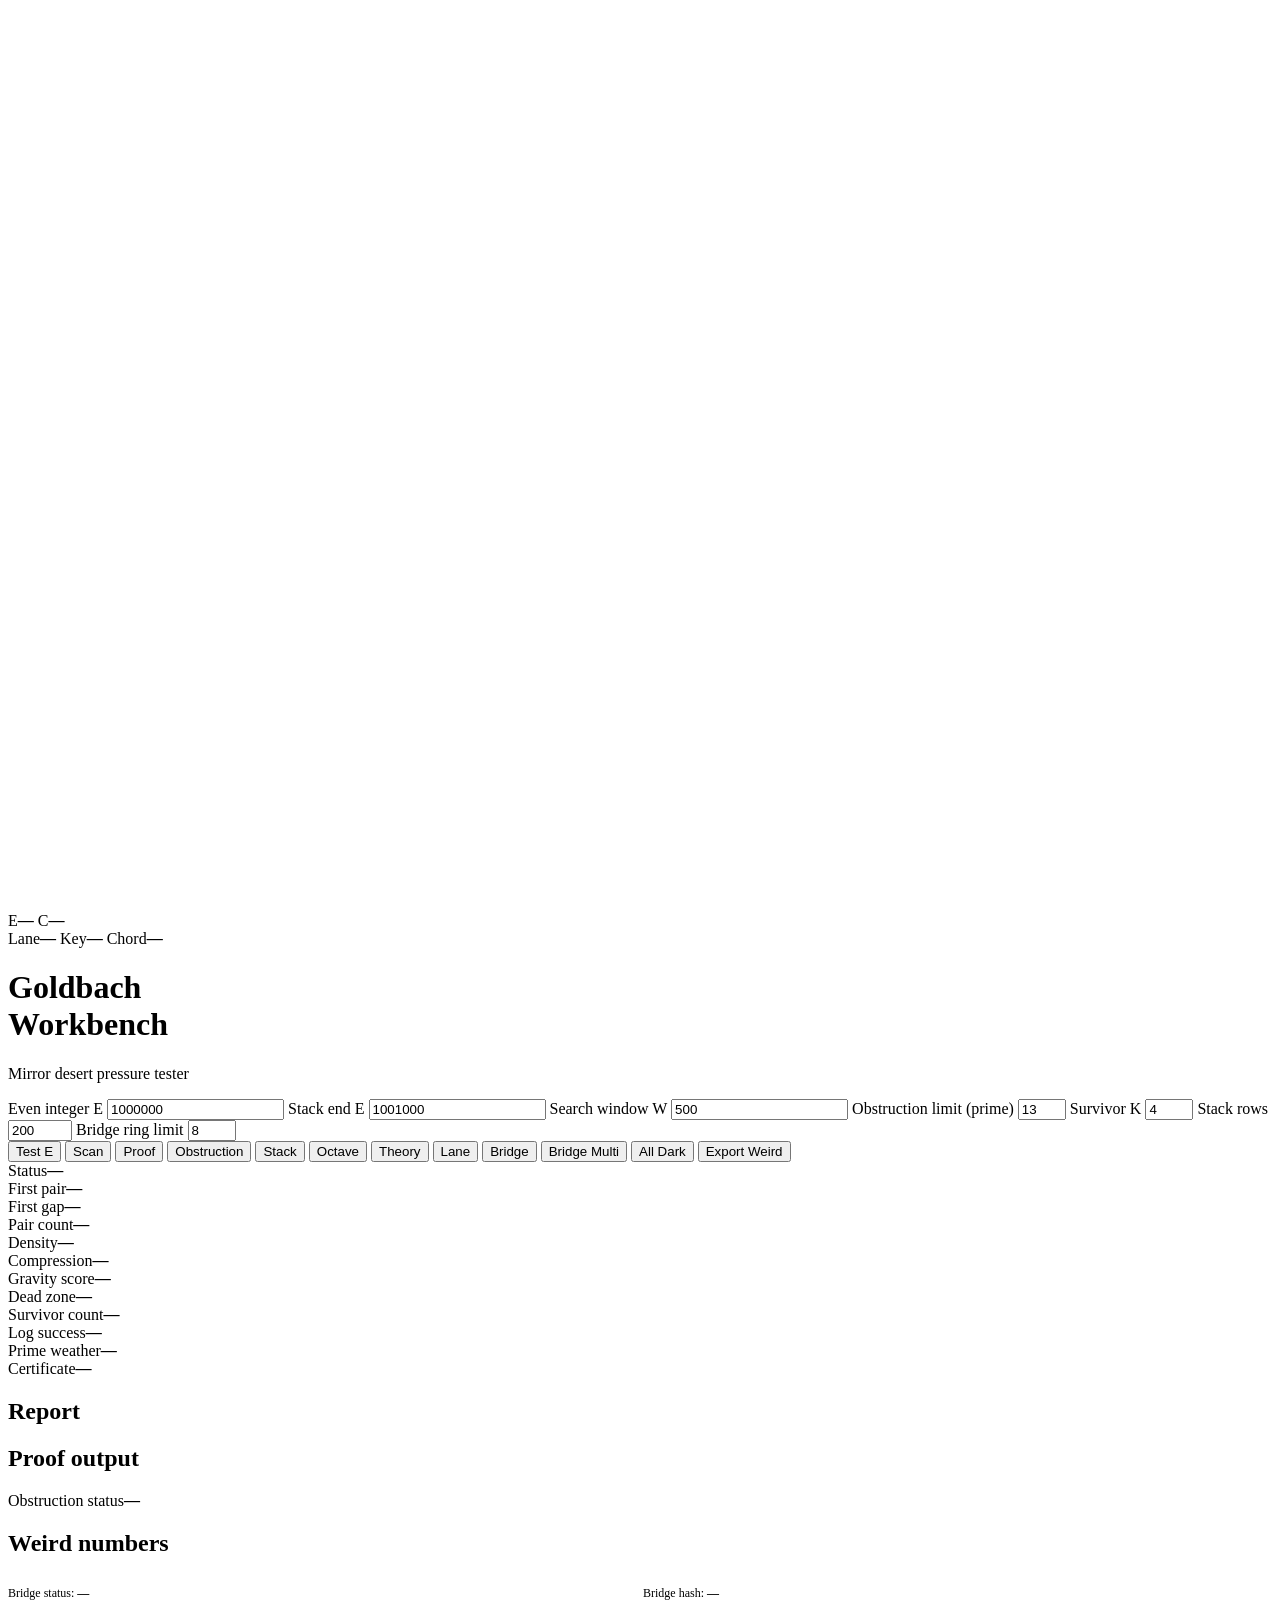
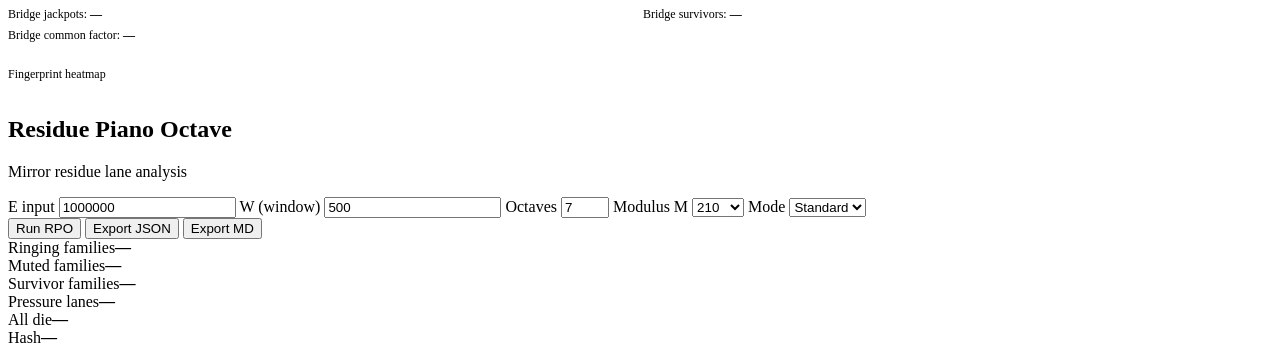
==== index.html @ 16e21cd2 "Rebuild index.html: full workbench UI + runMirrorDesertRawNumbers()" ====
<!DOCTYPE html>
<html lang="en">
<head>
<meta charset="UTF-8" />
<meta name="viewport" content="width=device-width, initial-scale=1.0" />
<title>Goldbach Workbench</title>
<link rel="stylesheet" href="styles.css" />
</head>
<body>
<div class="app">
  <div class="workspace">
    <div class="disc-wrap">
      <canvas id="disc" width="900" height="900"></canvas>
      <div class="readout readout-left">
        <span>E</span><strong id="readout-e">—</strong>
        <span>C</span><strong id="readout-c">—</strong>
      </div>
      <div class="readout readout-right">
        <span>Lane</span><strong id="lane-id">—</strong>
        <span>Key</span><strong id="key-signature">—</strong>
        <span>Chord</span><strong id="chord-name">—</strong>
      </div>
    </div>
  </div>

  <div class="panel">
    <header>
      <h1>Goldbach<br>Workbench</h1>
      <p>Mirror desert pressure tester</p>
    </header>

    <div class="controls">
      <label>Even integer E
        <input id="even-input" type="number" value="1000000" step="2" min="4" />
      </label>
      <label>Stack end E
        <input id="end-input" type="number" value="1001000" step="2" min="4" />
      </label>
      <label>Search window W
        <input id="window-input" type="number" value="500" min="1" />
      </label>
      <label>Obstruction limit (prime)
        <input id="obstruction-limit-input" type="number" value="13" min="3" max="97" />
      </label>
      <label>Survivor K
        <input id="survivor-k-input" type="number" value="4" min="1" max="20" />
      </label>
      <label>Stack rows
        <input id="stack-rows-input" type="number" value="200" min="10" max="2000" />
      </label>
      <label>Bridge ring limit
        <input id="bridge-ring-limit-input" type="number" value="8" min="1" max="30" />
      </label>

      <div class="button-row">
        <button id="test-button">Test E</button>
        <button id="scan-button">Scan</button>
        <button id="proof-button">Proof</button>
        <button id="obstruction-button">Obstruction</button>
        <button id="stack-button">Stack</button>
        <button id="octave-button">Octave</button>
        <button id="theory-button">Theory</button>
        <button id="lane-button">Lane</button>
        <button id="bridge-button">Bridge</button>
        <button id="bridge-multi-button">Bridge Multi</button>
        <button id="all-dark-button">All Dark</button>
        <button id="export-weird-button">Export Weird</button>
      </div>
    </div>

    <div class="metrics">
      <div><span>Status</span><strong id="status">—</strong></div>
      <div><span>First pair</span><strong id="first-pair">—</strong></div>
      <div><span>First gap</span><strong id="first-gap">—</strong></div>
      <div><span>Pair count</span><strong id="pair-count">—</strong></div>
      <div><span>Density</span><strong id="density">—</strong></div>
      <div><span>Compression</span><strong id="compression">—</strong></div>
      <div><span>Gravity score</span><strong id="gravity-score">—</strong></div>
      <div><span>Dead zone</span><strong id="dead-zone">—</strong></div>
      <div><span>Survivor count</span><strong id="survivor-count">—</strong></div>
      <div><span>Log success</span><strong id="log-success">—</strong></div>
      <div><span>Prime weather</span><strong id="prime-weather">—</strong></div>
      <div><span>Certificate</span><strong id="certificate-status">—</strong></div>
    </div>

    <div class="report">
      <h2>Report</h2>
      <pre id="report-output"></pre>
    </div>

    <div class="proof-panel">
      <h2>Proof output</h2>
      <div class="proof-grid">
        <div><span>Obstruction status</span><strong id="obstruction-status">—</strong></div>
      </div>
      <pre id="proof-output"></pre>
    </div>

    <div class="weird-panel">
      <div class="section-head">
        <h2>Weird numbers</h2>
      </div>
      <pre id="weird-output"></pre>
    </div>

    <div style="margin-top:18px;border-top:1px solid var(--line);padding-top:10px;">
      <div style="display:grid;grid-template-columns:1fr 1fr;gap:6px;font-size:12px;color:var(--muted);">
        <div>Bridge status: <strong id="bridge-status">—</strong></div>
        <div>Bridge hash: <strong id="bridge-hash">—</strong></div>
        <div>Bridge jackpots: <strong id="bridge-jackpot-count">—</strong></div>
        <div>Bridge survivors: <strong id="bridge-survivor-count">—</strong></div>
        <div>Bridge common factor: <strong id="bridge-common-factor">—</strong></div>
      </div>
    </div>

    <div style="margin-top:14px;border-top:1px solid var(--line);padding-top:10px;font-size:12px;color:var(--muted);">
      <div>Fingerprint heatmap</div>
      <div class="heatmap" id="fingerprint-heatmap"></div>
    </div>

    <div style="margin-top:14px;">
      <pre id="log-window" style="max-height:200px;overflow-y:auto;"></pre>
    </div>

    <!-- Residue Piano Octave Engine -->
    <div class="residue-piano-section">
      <h2>Residue Piano Octave</h2>
      <p class="residue-piano-note">Mirror residue lane analysis</p>
      <div class="residue-piano-controls">
        <label>E input
          <input id="rpo-e-input" type="number" value="1000000" step="2" min="4" />
        </label>
        <label>W (window)
          <input id="rpo-w-input" type="number" value="500" min="1" />
        </label>
        <label>Octaves
          <input id="rpo-octaves-input" type="number" value="7" min="1" max="16" />
        </label>
        <label>Modulus M
          <select id="rpo-m-select">
            <option value="30">30</option>
            <option value="210" selected>210</option>
            <option value="2310">2310</option>
          </select>
        </label>
        <label>Mode
          <select id="rpo-mode-select">
            <option value="standard">Standard</option>
            <option value="deep">Deep</option>
          </select>
        </label>
      </div>
      <div class="residue-piano-button-row">
        <button id="rpo-run-button">Run RPO</button>
        <button id="rpo-export-json-button">Export JSON</button>
        <button id="rpo-export-md-button">Export MD</button>
      </div>
      <div class="residue-piano-metrics">
        <div>Ringing families<strong id="rpo-ringing-families">—</strong></div>
        <div>Muted families<strong id="rpo-muted-families">—</strong></div>
        <div>Survivor families<strong id="rpo-survivor-families">—</strong></div>
        <div>Pressure lanes<strong id="rpo-pressure-lanes">—</strong></div>
        <div>All die<strong id="rpo-all-die-status">—</strong></div>
        <div>Hash<strong id="rpo-hash">—</strong></div>
      </div>
      <div id="residuePianoOctaveOut"><pre id="rpo-output"></pre></div>
    </div>

  </div><!-- end .panel -->
</div><!-- end .app -->

<script src="app.js"></script>

<script>
(function(){
  // Deterministic BigInt Miller-Rabin
  function _modpow(b,e,m){let r=1n;b=b%m;while(e>0n){if(e%2n===1n)r=r*b%m;e=e/2n;b=b*b%m;}return r;}
  const _MR=[2n,3n,5n,7n,11n,13n,17n,19n,23n,29n,31n,37n];
  function _isPrimeBig(n){if(n<2n)return false;if(n===2n||n===3n)return true;if(n%2n===0n)return false;let d=n-1n,r=0n;while(d%2n===0n){d=d/2n;r=r+1n;}outer:for(const a of _MR){if(a>=n)continue;let x=_modpow(a,d,n);if(x===1n||x===n-1n)continue;for(let i=0n;i<r-1n;i++){x=x*x%n;if(x===n-1n)continue outer;}return false;}return true;}
  function isPrime(n){return _isPrimeBig(BigInt(Math.round(n)));}
  function makeLCG(s){s=(s^0x9e3779b9)>>>0;return()=>{s=(Math.imul(1664525,s)+1013904223)>>>0;return s/0x100000000;};}
  function pct(sorted,p){if(!sorted.length)return 0;return sorted[Math.min(sorted.length-1,Math.floor(p*sorted.length))];}

  function runMirrorDesertRawNumbers(){
    const settings={K:8.25,modLane:210,bands:[
      {label:"10^5-10^6",minE:100000,maxE:1000000,rows:300,maxG:50000},
      {label:"10^6-10^7",minE:1000000,maxE:10000000,rows:300,maxG:75000},
      {label:"10^7-10^8",minE:10000000,maxE:100000000,rows:200,maxG:100000},
      {label:"10^8-10^9",minE:100000000,maxE:1000000000,rows:100,maxG:150000},
      {label:"10^9-10^10",minE:1000000000,maxE:10000000000,rows:50,maxG:250000}
    ]};
    const K=settings.K;

    function scanRow(E,maxG){
      const C=E/2,logC=Math.log(C),logC2=logC*logC,W=Math.floor(K*logC2);
      const scanLimit=Math.min(maxG,Math.max(W,1000));
      let firstBothG=null,longestRun=0,curRun=0,hitsInsideW=0,halfs=0,foes=0,lane210=null,sameLane=false;
      for(let g=0;g<=scanLimit;g++){
        const L=C-g,R=C+g;if(L<2)break;
        const Lp=isPrime(L),Rp=isPrime(R);
        if(Lp&&Rp){
          if(firstBothG===null){firstBothG=g;lane210=g%210;sameLane=(L%210)===(R%210);if(curRun>longestRun)longestRun=curRun;curRun=0;}
          if(g<=W)hitsInsideW++;curRun=0;
        }else{
          curRun++;if(curRun>longestRun)longestRun=curRun;
          if(firstBothG===null){if(Lp||Rp)halfs++;else foes++;}
        }
      }
      const missed=firstBothG===null;
      const firstBothK=firstBothG!==null?firstBothG/logC2:null;
      const sparkRate=firstBothG!==null?halfs/Math.max(1,firstBothG):0;
      const foeRate=firstBothG!==null?foes/Math.max(1,firstBothG):0;
      const density=hitsInsideW/Math.max(1,W+1);
      return{E,C,W,scanLimit,missed,firstBothG,firstBothK,longestNoBothRun:longestRun,halfHitsBeforeRescue:halfs,foesBeforeRescue:foes,sparkRate,foeRate,lane210,sameLane,bothHitDensityInsideW:density};
    }

    function agg(bandDef,rows){
      const found=rows.filter(r=>!r.missed);
      const sortedG=found.map(r=>r.firstBothG).sort((a,b)=>a-b);
      const sortedK=found.map(r=>r.firstBothK).sort((a,b)=>a-b);
      const sortedRun=rows.map(r=>r.longestNoBothRun).sort((a,b)=>a-b);
      const n=rows.length,nf=found.length;
      const avg=arr=>arr.length?arr.reduce((s,v)=>s+v,0)/arr.length:0;
      const laneCounts={};
      for(const r of found)if(r.lane210!==null)laneCounts[r.lane210]=(laneCounts[r.lane210]||0)+1;
      const uniqueLanes=Object.keys(laneCounts).length;
      const topLanes=Object.entries(laneCounts).sort((a,b)=>b[1]-a[1]).slice(0,5).map(([l,c])=>({lane:+l,count:c}));
      const topConc=nf>0&&topLanes.length?topLanes[0].count/nf:0;
      const sameLaneCount=found.filter(r=>r.sameLane).length;
      const withSpark=rows.filter(r=>r.halfHitsBeforeRescue>0).length;
      const worst10=rows.slice().sort((a,b)=>{
        if(a.missed!==b.missed)return b.missed-a.missed;
        const ka=a.firstBothK??Infinity,kb=b.firstBothK??Infinity;
        if(kb!==ka)return kb-ka;
        return(b.firstBothG??Infinity)-(a.firstBothG??Infinity);
      }).slice(0,10).map(r=>({E:r.E,firstBothG:r.firstBothG,firstBothK:r.firstBothK,longestNoBothRun:r.longestNoBothRun,missed:r.missed}));
      return{
        label:bandDef.label,tested:n,found:nf,missed:n-nf,missRate:+((n-nf)/n).toFixed(6),
        maxFirstBothG:sortedG.length?sortedG[sortedG.length-1]:null,
        avgFirstBothG:+avg(sortedG).toFixed(2),medianFirstBothG:pct(sortedG,0.5),
        p95FirstBothG:pct(sortedG,0.95),p99FirstBothG:pct(sortedG,0.99),
        maxFirstBothK:sortedK.length?+sortedK[sortedK.length-1].toFixed(6):null,
        avgFirstBothK:+avg(sortedK).toFixed(6),medianFirstBothK:+pct(sortedK,0.5).toFixed(6),
        p95FirstBothK:+pct(sortedK,0.95).toFixed(6),p99FirstBothK:+pct(sortedK,0.99).toFixed(6),
        maxLongestNoBothRun:sortedRun[sortedRun.length-1],
        avgLongestNoBothRun:+avg(sortedRun).toFixed(2),
        p95LongestNoBothRun:+pct(sortedRun,0.95).toFixed(2),
        avgHalfHitsBeforeRescue:+avg(rows.map(r=>r.halfHitsBeforeRescue)).toFixed(2),
        maxHalfHitsBeforeRescue:Math.max(...rows.map(r=>r.halfHitsBeforeRescue)),
        avgFoesBeforeRescue:+avg(rows.map(r=>r.foesBeforeRescue)).toFixed(2),
        maxFoesBeforeRescue:Math.max(...rows.map(r=>r.foesBeforeRescue)),
        avgSparkRate:+avg(rows.map(r=>r.sparkRate)).toFixed(6),
        avgFoeRate:+avg(rows.map(r=>r.foeRate)).toFixed(6),
        percentRowsWithSpark:+(withSpark/n).toFixed(4),
        aboveK1:found.filter(r=>r.firstBothK>1).length,
        aboveK2:found.filter(r=>r.firstBothK>2).length,
        aboveK4:found.filter(r=>r.firstBothK>4).length,
        aboveK6:found.filter(r=>r.firstBothK>6).length,
        aboveK825:found.filter(r=>r.firstBothK>8.25).length,
        uniqueFirstRescueLanes210:uniqueLanes,
        uniqueFirstRescueLaneRate:+(uniqueLanes/Math.max(1,nf)).toFixed(4),
        topFirstRescueLanes210:topLanes,topLaneConcentration:+topConc.toFixed(4),
        sameLaneRate:+(sameLaneCount/Math.max(1,nf)).toFixed(4),
        worstDesertsTop10:worst10
      };
    }

    const bandResults=[],allRows=[];
    for(const bandDef of settings.bands){
      const rng=makeLCG(bandDef.minE^0xf00dcafe);
      const range=bandDef.maxE-bandDef.minE;
      const rows=[];
      for(let i=0;i<bandDef.rows;i++){
        let E=bandDef.minE+Math.floor(rng()*range);
        if(E%2!==0)E++;if(E<4)E=4;
        rows.push(scanRow(E,bandDef.maxG));
      }
      bandResults.push(agg(bandDef,rows));
      allRows.push(...rows);
    }

    const missedByBand=bandResults.map(b=>b.missed);
    const maxFirstBothKByBand=bandResults.map(b=>b.maxFirstBothK);
    const p95FirstBothKByBand=bandResults.map(b=>b.p95FirstBothK);
    const maxLongestNoBothRunByBand=bandResults.map(b=>b.maxLongestNoBothRun);
    const p95LongestNoBothRunByBand=bandResults.map(b=>b.p95LongestNoBothRun);
    const avgSparkRateByBand=bandResults.map(b=>b.avgSparkRate);
    const uniqueLaneRateByBand=bandResults.map(b=>b.uniqueFirstRescueLaneRate);

    const worst10=allRows.slice().sort((a,b)=>{
      if(a.missed!==b.missed)return b.missed-a.missed;
      const ka=a.firstBothK??Infinity,kb=b.firstBothK??Infinity;
      return kb-ka;
    }).slice(0,10).map(r=>({E:r.E,firstBothG:r.firstBothG,firstBothK:r.firstBothK,longestNoBothRun:r.longestNoBothRun,missed:r.missed}));

    const strongestPatterns=[],weakestSignals=[];
    if(missedByBand.every(m=>m===0))strongestPatterns.push("No missed first BOTH-hit in tested bands");
    else weakestSignals.push("Missed BOTH-hits found in some bands");
    if(bandResults.every(b=>b.aboveK825===0))strongestPatterns.push("K=8.25 envelope held in all bands");
    else weakestSignals.push("K=8.25 breach detected");
    if(bandResults.every(b=>b.p95FirstBothK<2))strongestPatterns.push("P95 firstBothK under 2 in all bands");
    else weakestSignals.push("P95 firstBothK exceeded 2 in some bands");
    if(bandResults.every(b=>b.percentRowsWithSpark>=0.40))strongestPatterns.push("Spark rate >=40% in all bands");
    else weakestSignals.push("Spark rate <40% in some bands");
    if(bandResults.every(b=>b.uniqueFirstRescueLaneRate>0.10))strongestPatterns.push("Lane diversity >10% in all bands");
    else weakestSignals.push("Low lane diversity in some bands");
    weakestSignals.push("Analytic proof still missing");

    const crossBandSummary={missedByBand,maxFirstBothKByBand,p95FirstBothKByBand,maxLongestNoBothRunByBand,p95LongestNoBothRunByBand,avgSparkRateByBand,uniqueLaneRateByBand,worstOverallTop10:worst10,strongestPatterns,weakestSignals};
    const result={settings,bandResults,crossBandSummary,worstOverallTop10:worst10,strongestPatterns,weakestSignals};
    console.log("RAW_NUMBERS_ONLY",result);
    window.RAW_NUMBERS_ONLY=result;
    return result;
  }

  window.runMirrorDesertRawNumbers=runMirrorDesertRawNumbers;
  setTimeout(()=>runMirrorDesertRawNumbers(),500);
})();
</script>
</body>
</html>
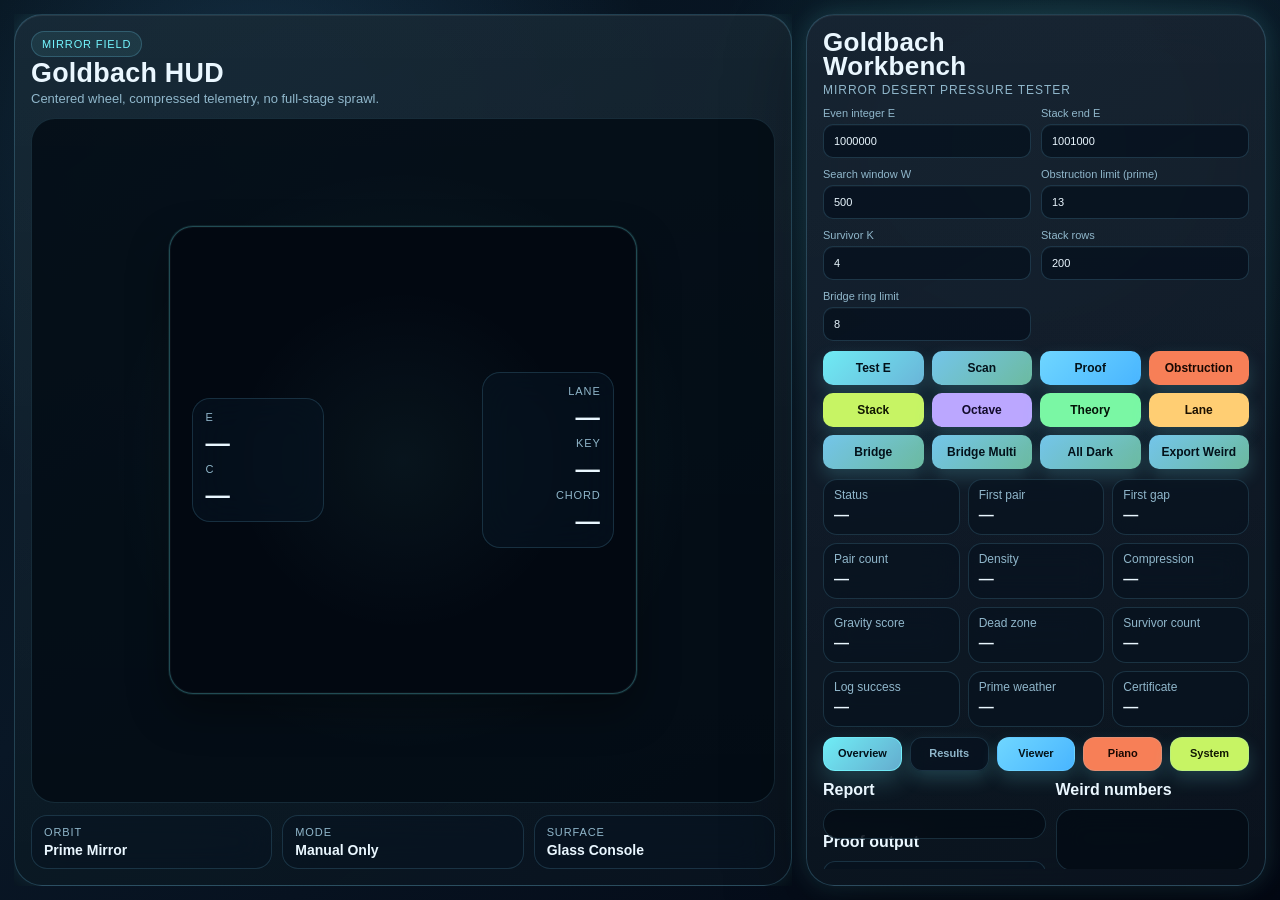
==== commit d0ace93a: "Add Goldbach no-cover bridge summary and box-splitting evidence" ====
--- a/index.html
+++ b/index.html
@@ -9,16 +9,39 @@
 <body>
 <div class="app">
   <div class="workspace">
-    <div class="disc-wrap">
-      <canvas id="disc" width="900" height="900"></canvas>
-      <div class="readout readout-left">
-        <span>E</span><strong id="readout-e">—</strong>
-        <span>C</span><strong id="readout-c">—</strong>
-      </div>
-      <div class="readout readout-right">
-        <span>Lane</span><strong id="lane-id">—</strong>
-        <span>Key</span><strong id="key-signature">—</strong>
-        <span>Chord</span><strong id="chord-name">—</strong>
+    <div class="workspace-shell">
+      <div class="workspace-head">
+        <div class="workspace-kicker">Mirror Field</div>
+        <h2>Goldbach HUD</h2>
+        <p>Centered wheel, compressed telemetry, no full-stage sprawl.</p>
+      </div>
+      <div class="workspace-stage">
+        <div class="disc-wrap">
+          <canvas id="disc" width="900" height="900"></canvas>
+          <div class="readout readout-left">
+            <span>E</span><strong id="readout-e">—</strong>
+            <span>C</span><strong id="readout-c">—</strong>
+          </div>
+          <div class="readout readout-right">
+            <span>Lane</span><strong id="lane-id">—</strong>
+            <span>Key</span><strong id="key-signature">—</strong>
+            <span>Chord</span><strong id="chord-name">—</strong>
+          </div>
+        </div>
+      </div>
+      <div class="workspace-foot">
+        <div class="hud-chip">
+          <span>Orbit</span>
+          <strong>Prime Mirror</strong>
+        </div>
+        <div class="hud-chip">
+          <span>Mode</span>
+          <strong>Manual Only</strong>
+        </div>
+        <div class="hud-chip">
+          <span>Surface</span>
+          <strong>Glass Console</strong>
+        </div>
       </div>
     </div>
   </div>
@@ -103,6 +126,452 @@
       <pre id="weird-output"></pre>
     </div>
 
+    <div class="proof-panel" id="k17-backwall-results">
+      <h2>5-Min K17 Backwall Sweep</h2>
+      <div class="proof-grid">
+        <div><span>Runtime</span><strong>300.034s</strong></div>
+        <div><span>Workers</span><strong>16</strong></div>
+        <div><span>Rows scanned</span><strong>2,245,506</strong></div>
+        <div><span>Max trueK</span><strong>13.430940</strong></div>
+        <div><span>Best C</span><strong>3,889,129,261,038,184</strong></div>
+        <div><span>K12 misses</span><strong>300,551</strong></div>
+        <div><span>K13 misses</span><strong>100,055</strong></div>
+        <div><span>K14 misses</span><strong>0</strong></div>
+        <div><span>K15 misses</span><strong>0</strong></div>
+        <div><span>K16 misses</span><strong>0</strong></div>
+        <div><span>K17 misses</span><strong>0</strong></div>
+        <div><span>trueK13 M1=0</span><strong>0</strong></div>
+        <div><span>trueK14 M1=0</span><strong>0</strong></div>
+        <div><span>trueK15 M1=0</span><strong>0</strong></div>
+        <div><span>tail2 failures</span><strong>0</strong></div>
+        <div><span>tail4 failures</span><strong>0</strong></div>
+        <div><span>tail8 failures</span><strong>0</strong></div>
+        <div><span>Highest broken K</span><strong>13</strong></div>
+        <div><span>Lowest held K</span><strong>13.5</strong></div>
+        <div><span>Verdict</span><strong>K14_TO_K17_HELD_FINITE</strong></div>
+      </div>
+      <pre>FINITE EVIDENCE ONLY.
+UNIVERSAL PROOF REMAINS OPEN.
+K17 HELD FINITE DOES NOT MEAN K17 IS PROVEN.</pre>
+    </div>
+
+    <div class="proof-panel" id="k13-pinpoint-replay-results">
+      <h2>Condensed K13 Pinpoint Replay</h2>
+      <div class="proof-grid">
+        <div><span>Runtime</span><strong>60.014s</strong></div>
+        <div><span>Workers</span><strong>16</strong></div>
+        <div><span>C</span><strong>3,889,129,261,038,184</strong></div>
+        <div><span>firstBothG</span><strong>17,307</strong></div>
+        <div><span>trueK</span><strong>13.4309400510447</strong></div>
+        <div><span>K13.430</span><strong>MISS by 2</strong></div>
+        <div><span>K13.431</span><strong>HIT at boundary</strong></div>
+        <div><span>K13.500</span><strong>HIT</strong></div>
+        <div><span>Unique rows</span><strong>1</strong></div>
+        <div><span>Raw rows</span><strong>68,232</strong></div>
+        <div><span>Duplicates skipped</span><strong>68,231</strong></div>
+        <div><span>Mismatches</span><strong>0</strong></div>
+        <div><span>M1 tail1</span><strong>5</strong></div>
+        <div><span>M1 tail2</span><strong>7</strong></div>
+        <div><span>M1 tail4</span><strong>16</strong></div>
+      </div>
+      <pre>FINITE EVIDENCE ONLY.
+UNIVERSAL PROOF REMAINS OPEN.
+ROUNDING CAN CHANGE BORDERLINE K RESULTS.</pre>
+    </div>
+
+    <div class="proof-panel" id="k13431-unique-mutation-sweep-results">
+      <h2>5-Min K13.431 Unique Mutation Sweep</h2>
+      <div class="proof-grid">
+        <div><span>Runtime</span><strong>300.006s</strong></div>
+        <div><span>Workers</span><strong>16</strong></div>
+        <div><span>Raw rows generated</span><strong>4,023,064</strong></div>
+        <div><span>Unique rows scanned</span><strong>4,022,759</strong></div>
+        <div><span>Duplicate rows skipped</span><strong>305</strong></div>
+        <div><span>Max trueK</span><strong>13.4309400510447</strong></div>
+        <div><span>Best C</span><strong>3,889,129,261,038,184</strong></div>
+        <div><span>Best firstBothG</span><strong>17,307</strong></div>
+        <div><span>K13.431 misses</span><strong>0</strong></div>
+        <div><span>K13.45 misses</span><strong>0</strong></div>
+        <div><span>K13.5 misses</span><strong>0</strong></div>
+        <div><span>K14 misses</span><strong>0</strong></div>
+        <div><span>M1-zero rows</span><strong>0</strong></div>
+        <div><span>Verdict</span><strong>K13_431_HELD_FINITE_IN_5MIN_UNIQUE_SWEEP</strong></div>
+      </div>
+      <pre>FINITE EVIDENCE ONLY.
+UNIVERSAL PROOF REMAINS OPEN.
+K13.431 HELD FINITE DOES NOT MEAN PROVEN.</pre>
+    </div>
+
+    <div class="proof-panel" id="k13431-hostile-phase-attack-results">
+      <h2>5-Min K13.431 Hostile Phase Attack</h2>
+      <div class="proof-grid">
+        <div><span>Runtime</span><strong>302.366s</strong></div>
+        <div><span>Workers</span><strong>16</strong></div>
+        <div><span>Raw rows generated</span><strong>7,979,358</strong></div>
+        <div><span>Unique rows scanned</span><strong>2,509,798</strong></div>
+        <div><span>Duplicate rows skipped</span><strong>5,469,560</strong></div>
+        <div><span>Hostile attempts</span><strong>571,784</strong></div>
+        <div><span>Max trueK</span><strong>10.076353717594746</strong></div>
+        <div><span>Best C</span><strong>4,188,443,487,470,101</strong></div>
+        <div><span>Best firstBothG</span><strong>13,038</strong></div>
+        <div><span>K13.431 misses</span><strong>0</strong></div>
+        <div><span>K13.45 misses</span><strong>0</strong></div>
+        <div><span>K13.5 misses</span><strong>0</strong></div>
+        <div><span>K14 misses</span><strong>0</strong></div>
+        <div><span>trueK13 rows</span><strong>0</strong></div>
+        <div><span>trueK13.431 rows</span><strong>0</strong></div>
+        <div><span>trueK13 M1-zero rows</span><strong>0</strong></div>
+        <div><span>trueK13.431 M1-zero rows</span><strong>0</strong></div>
+        <div><span>Tail2 failures</span><strong>0</strong></div>
+        <div><span>Tail4 failures</span><strong>0</strong></div>
+        <div><span>Tail8 failures</span><strong>0</strong></div>
+        <div><span>Best phase bucket</span><strong>9699690:9482329</strong></div>
+        <div><span>Verdict</span><strong>K13_431_AND_TAIL13_HELD_FINITE_UNDER_HOSTILE_PHASE_ATTACK</strong></div>
+      </div>
+      <pre>FINITE EVIDENCE ONLY.
+UNIVERSAL PROOF REMAINS OPEN.
+HELD FINITE DOES NOT MEAN PROVEN.</pre>
+    </div>
+
+        <div class="proof-panel" id="goldbach-2min-6test-10core-suite-results">
+      <h2>Goldbach 2-Min 6-Test 10-Core Suite</h2>
+      <div class="proof-grid">
+        <div><span>Workers</span><strong>10</strong></div>
+        <div><span>Seconds per test</span><strong>120</strong></div>
+        <div><span>Total unique rows</span><strong>9,229,532</strong></div>
+        <div><span>Global max trueK</span><strong>10.323590888035527</strong></div>
+        <div><span>Global best C</span><strong>3209851851697528</strong></div>
+        <div><span>K13.431 misses</span><strong>0</strong></div>
+        <div><span>trueK >= 13 rows</span><strong>0</strong></div>
+        <div><span>trueK >= 10 & M1_tail1 = 0</span><strong>0</strong></div>
+        <div><span>Verdict</span><strong>LARGE_PRIME_FULL_COVER_FOUND_FINITE</strong></div>
+      </div>
+      <pre>FINITE EVIDENCE ONLY.
+UNIVERSAL PROOF REMAINS OPEN.
+HELD FINITE DOES NOT MEAN PROVEN.</pre>
+    </div>
+    <div class="proof-panel" id="boss-phase-ladder-pinpoint-results">
+      <h2>5-Min Boss Phase Ladder Pinpoint</h2>
+      <div class="proof-grid">
+        <div><span>Runtime</span><strong>300.006s</strong></div>
+        <div><span>Workers</span><strong>16</strong></div>
+        <div><span>Raw rows generated</span><strong>6,173,894</strong></div>
+        <div><span>Unique rows scanned</span><strong>2,596,746</strong></div>
+        <div><span>Duplicate rows skipped</span><strong>3,577,148</strong></div>
+        <div><span>Candidate rows saved</span><strong>0</strong></div>
+        <div><span>Max trueK</span><strong>9.519012285939962</strong></div>
+        <div><span>Best C</span><strong>3,194,374,783,841,321</strong></div>
+        <div><span>Best firstBothG</span><strong>12,132</strong></div>
+        <div><span>K13.431 misses</span><strong>0</strong></div>
+        <div><span>trueK12.5 rows</span><strong>0</strong></div>
+        <div><span>trueK13 rows</span><strong>0</strong></div>
+        <div><span>trueK13 M1-zero rows</span><strong>0</strong></div>
+        <div><span>Verdict</span><strong>PHASE_LADDER_TOO_WEAK</strong></div>
+      </div>
+      <pre>FINITE EVIDENCE ONLY.
+UNIVERSAL PROOF REMAINS OPEN.
+K13.431 HELD FINITE DOES NOT MEAN PROVEN.</pre>
+    </div>
+
+    <div class="proof-panel" id="large-prime-killer-compression-smoke-results">
+      <h2>30-sec Large-Prime Killer Compression Smoke</h2>
+      <div class="proof-grid">
+        <div><span>Runtime</span><strong>30.001s</strong></div>
+        <div><span>Workers</span><strong>16</strong></div>
+        <div><span>Unique rows</span><strong>35</strong></div>
+        <div><span>Boss S17 survivors</span><strong>757</strong></div>
+        <div><span>Boss bothComposite</span><strong>543</strong></div>
+        <div><span>Boss oneSidePrime</span><strong>214</strong></div>
+        <div><span>Boss bothPrimeBefore</span><strong>0</strong></div>
+        <div><span>Left large</span><strong>224</strong></div>
+        <div><span>Right large</span><strong>230</strong></div>
+        <div><span>K13.431 nearby misses</span><strong>0</strong></div>
+        <div><span>Verdict</span><strong>BOSS_KILLER_COMPRESSION_SMOKE_AUDITED_FINITE</strong></div>
+      </div>
+      <pre>FINITE EVIDENCE ONLY.
+UNIVERSAL PROOF REMAINS OPEN.
+AUDIT DOES NOT PROVE GOLDBACH.</pre>
+    </div>
+
+    <div class="proof-panel" id="local-pump-cleanup-tests">
+      <h2>Goldbach Local Pump Cleanup Tests</h2>
+      <div class="proof-grid">
+        <div><span>Rows tested</span><strong>5</strong></div>
+        <div><span>Boss S17 normalized</span><strong>757</strong></div>
+        <div><span>Boss S29 normalized</span><strong>582</strong></div>
+        <div><span>Boss final20 tail</span><strong>FOE 13 / HALF-L 4 / HALF-R 3</strong></div>
+        <div><span>Boss escape</span><strong>g = 17,307</strong></div>
+        <div><span>K13.431 misses</span><strong>0</strong></div>
+        <div><span>Report</span><strong><a href="GOLDBACH_LOCAL_PUMP_CLEANUP_TESTS.md">Open report</a></strong></div>
+        <div><span>Evidence</span><strong><a href="evidence/GOLDBACH_LOCAL_PUMP_CLEANUP_TESTS.json">Open JSON</a></strong></div>
+      </div>
+      <pre>S17/S29 mismatch resolved as definition drift.
+FINITE EVIDENCE ONLY.
+UNIVERSAL PROOF REMAINS OPEN.</pre>
+    </div>
+
+    <div class="proof-panel" id="no-escape-proof-assault-3h">
+      <h2>Goldbach 3H 8-Core No-Escape Proof Assault</h2>
+      <div class="proof-grid">
+        <div><span>Runtime</span><strong>10,800.043s</strong></div>
+        <div><span>Workers</span><strong>8</strong></div>
+        <div><span>Unique rows tested</span><strong>102,211,417</strong></div>
+        <div><span>K13.431 misses</span><strong>0</strong></div>
+        <div><span>Full coverage candidates</span><strong>0</strong></div>
+        <div><span>Max trueK</span><strong>13.4309400510447</strong></div>
+        <div><span>Max S29</span><strong>706</strong></div>
+        <div><span>Best non-boss trueK</span><strong>13.201583059795</strong></div>
+        <div><span>Best hostile CRT trueK</span><strong>13.157604706523</strong></div>
+        <div><span>Verdict</span><strong>INVISIBLE_NO_COVER_PRESSURE_MATCH_FOUND_FINITE</strong></div>
+        <div><span>Report</span><strong><a href="GOLDBACH_3H_8CORE_NO_ESCAPE_PROOF_ASSAULT.md">Open report</a></strong></div>
+        <div><span>Evidence</span><strong><a href="evidence/GOLDBACH_3H_8CORE_NO_ESCAPE_PROOF_ASSAULT.json">Open JSON</a></strong></div>
+      </div>
+      <pre>New signal: non-boss K13-class pressure rows exist below boss.
+No tested row broke K13.431.
+No tested row formed full survivor coverage inside the K13.431 window.
+FINITE EVIDENCE ONLY.</pre>
+    </div>
+
+    <div class="proof-panel" id="next3-no-escape-followup">
+      <h2>Goldbach Next 3 No-Escape Followup</h2>
+      <div class="proof-grid">
+        <div><span>Rows analyzed</span><strong>23</strong></div>
+        <div><span>K13.431 breaks</span><strong>0</strong></div>
+        <div><span>Audit errors</span><strong>0</strong></div>
+        <div><span>Best normalized S29/log²</span><strong>boss</strong></div>
+        <div><span>Boss S29/log²</span><strong>0.451656</strong></div>
+        <div><span>Best visitor S29/log²</span><strong>0.440262</strong></div>
+        <div><span>Boss top20 lane cover</span><strong>36.43%</strong></div>
+        <div><span>Boss greedy lanes</span><strong>291</strong></div>
+        <div><span>Verdict</span><strong>FINITE_DIFFUSE_KILLER_NET_PATTERN_STRONG</strong></div>
+        <div><span>Report</span><strong><a href="GOLDBACH_NEXT3_NO_ESCAPE_FOLLOWUP.md">Open report</a></strong></div>
+        <div><span>Evidence</span><strong><a href="evidence/GOLDBACH_NEXT3_NO_ESCAPE_FOLLOWUP.json">Open JSON</a></strong></div>
+      </div>
+      <pre>Normalized survivor density puts boss back on top.
+Top-20 killer lanes cover only about one-third of high-pressure survivor gaps.
+Killer nets are diffuse, not compact.
+FINITE EVIDENCE ONLY.</pre>
+    </div>
+
+    <div class="proof-panel" id="boss-next3-followup-results">
+      <h2>Goldbach Boss Next 3 Followup</h2>
+      <div class="proof-grid">
+        <div><span>Runtime</span><strong>90.452s</strong></div>
+        <div><span>Workers</span><strong>16</strong></div>
+        <div><span>Boss S17 legacy count</span><strong>758</strong></div>
+        <div><span>Boss bothComposite</span><strong>543</strong></div>
+        <div><span>Boss oneSidePrime</span><strong>214</strong></div>
+        <div><span>Boss bothPrimeBefore</span><strong>0</strong></div>
+        <div><span>Nearby K13.431 misses</span><strong>0</strong></div>
+        <div><span>Best nearby trueK</span><strong>5.987932</strong></div>
+        <div><span>Anchor comparison verdict</span><strong>ANCHOR_COMPARISON_FINITE</strong></div>
+        <div><span>Suite verdict</span><strong>BOSS_KILLER_SPLIT_AUDITED_FINITE</strong></div>
+      </div>
+      <pre>FINITE EVIDENCE ONLY.
+UNIVERSAL PROOF REMAINS OPEN.
+AUDIT DOES NOT PROVE GOLDBACH.
+NOTE: current normalized boss S17 is 757; 758 is legacy definition drift.</pre>
+    </div>
+
+    <div class="proof-panel" id="targeted-signal-suite-results">
+      <h2>Goldbach 1-Min 10-Core Targeted Signal Suite</h2>
+      <div class="proof-grid">
+        <div><span>Workers</span><strong>10</strong></div>
+        <div><span>Budget</span><strong>60s total</strong></div>
+        <div><span>Report</span><strong><a href="GOLDBACH_1MIN_10CORE_TARGETED_SIGNAL_SUITE.md">Open report</a></strong></div>
+        <div><span>Evidence</span><strong><a href="evidence/GOLDBACH_1MIN_10CORE_TARGETED_SIGNAL_SUITE.json">Open JSON</a></strong></div>
+      </div>
+      <pre>FINITE EVIDENCE ONLY.
+UNIVERSAL PROOF REMAINS OPEN.
+TARGETED SIGNAL TEST DOES NOT PROVE GOLDBACH.</pre>
+    </div>
+
+                    <div class="proof-panel" id="greedy-vs-optimal-cover-gap-15min-results">
+      <h2>Greedy vs Optimal Cover Gap 15-Min</h2>
+      <div class="proof-grid">
+        <div><span>Runtime</span><strong>900.456s</strong></div>
+        <div><span>Workers</span><strong>16</strong></div>
+        <div><span>Tasks</span><strong>15</strong></div>
+        <div><span>Boss N20 Greedy</span><strong>36.6%</strong></div>
+        <div><span>Boss N20 Best</span><strong>36.6%</strong></div>
+        <div><span>Boss N100 Greedy</span><strong>67.18%</strong></div>
+        <div><span>Boss N100 Best</span><strong>67.18%</strong></div>
+        <div><span>Boss N200 Greedy</span><strong>84.36%</strong></div>
+        <div><span>Boss N200 Best</span><strong>84.36%</strong></div>
+        <div><span>Max Gap</span><strong>0</strong></div>
+        <div><span>Hidden Compact Cover</span><strong>NO</strong></div>
+        <div><span>Total Iterations</span><strong>3,183,126</strong></div>
+        <div><span>Verdict</span><strong>NO_COMPACT_COVER_FOUND_IN_15MIN_BOUNDED_SEARCH</strong></div>
+        <div><span>Report</span><strong><a href="GOLDBACH_15MIN_GREEDY_VS_OPTIMAL_COVER_GAP_16CORE.md">Open report</a></strong></div>
+        <div><span>Evidence</span><strong><a href="evidence/GOLDBACH_15MIN_GREEDY_VS_OPTIMAL_COVER_GAP_16CORE.json">Open JSON</a></strong></div>
+      </div>
+      <pre>FINITE EVIDENCE ONLY.
+UNIVERSAL PROOF REMAINS OPEN.
+THIS IS A BOUNDED NON-GREEDY SEARCH, NOT AN OPTIMAL-COVER PROOF.
+NEXT_MONSTER=GREEDY_VS_OPTIMAL_COVER_GAP
+HIDDEN_COMPACT=NO</pre>
+    </div>
+
+<div class="proof-panel" id="greedy-vs-optimal-cover-gap-results">
+      <h2>Greedy vs Optimal Cover Gap</h2>
+      <div class="proof-grid">
+        <div><span>Runtime</span><strong>5.43s</strong></div>
+        <div><span>Workers</span><strong>16</strong></div>
+        <div><span>Tasks</span><strong>15</strong></div>
+        <div><span>Boss N20 Greedy</span><strong>36.6%</strong></div>
+        <div><span>Boss N20 Best</span><strong>36.6%</strong></div>
+        <div><span>Boss N100 Greedy</span><strong>67.18%</strong></div>
+        <div><span>Boss N100 Best</span><strong>67.18%</strong></div>
+        <div><span>Boss N200 Greedy</span><strong>84.36%</strong></div>
+        <div><span>Boss N200 Best</span><strong>84.36%</strong></div>
+        <div><span>Max Gap</span><strong>0</strong></div>
+        <div><span>Hidden Compact Cover</span><strong>NO</strong></div>
+        <div><span>Verdict</span><strong>NO_COMPACT_COVER_FOUND_IN_BOUNDED_SEARCH</strong></div>
+        <div><span>Report</span><strong><a href="GOLDBACH_GREEDY_VS_OPTIMAL_COVER_GAP_16CORE.md">Open report</a></strong></div>
+        <div><span>Evidence</span><strong><a href="evidence/GOLDBACH_GREEDY_VS_OPTIMAL_COVER_GAP_16CORE.json">Open JSON</a></strong></div>
+      </div>
+      <pre>FINITE EVIDENCE ONLY.
+UNIVERSAL PROOF REMAINS OPEN.
+BOUNDED NON-GREEDY SEARCH IS STILL NOT A UNIVERSAL PROOF.
+NEXT_MONSTER=GREEDY_VS_OPTIMAL_COVER_GAP
+HIDDEN_COMPACT=NO</pre>
+    </div>
+
+            <div class="proof-panel" id="box-guard-ratio-next-tests-results">
+      <h2>Box Guard Ratio Next Tests</h2>
+      <div class="proof-grid">
+        <div><span>Boss Box30/210/2310/30030/510510</span><strong>3 / 15 / 68 / 88 / 88</strong></div>
+        <div><span>Boss Largest Shares</span><strong>36.4% / 9.1% / 3.4% / 1.1% / 1.1%</strong></div>
+        <div><span>Boss HALF-L</span><strong>53</strong></div>
+        <div><span>Boss Right Killers</span><strong>53</strong></div>
+        <div><span>Boss Max Repeat</span><strong>1</strong></div>
+        <div><span>Boss Top10/Top20</span><strong>18.9% / 37.7%</strong></div>
+        <div><span>Future Escape Rate</span><strong>7.7%</strong></div>
+        <div><span>Greedy vs Non-Greedy</span><strong>NO HIDDEN COMPACT</strong></div>
+        <div><span>Verdict</span><strong>BOX_SPLITTING_AND_GUARD_DIFFUSION_HOLD_IN_NEXT_TESTS</strong></div>
+        <div><span>Report</span><strong><a href="GOLDBACH_BOX_GUARD_RATIO_NEXT_TESTS.md">Open report</a></strong></div>
+        <div><span>Evidence</span><strong><a href="evidence/GOLDBACH_BOX_GUARD_RATIO_NEXT_TESTS.json">Open JSON</a></strong></div>
+      </div>
+      <pre>FINITE EVIDENCE ONLY.
+UNIVERSAL PROOF REMAINS OPEN.
+THIS IS A FOLLOWUP TEST SUITE, NOT A PROOF.
+LOCKED_LINE=The rooms multiply faster than the guards repeat.
+HIDDEN_COMPACT=NO</pre>
+    </div>
+
+<div class="proof-panel" id="killer-containment-box-engine-results">
+      <h2>Killer Containment Box Engine</h2>
+      <div class="proof-grid">
+        <div><span>Boss S29</span><strong>582</strong></div>
+        <div><span>Boss Leftovers@200</span><strong>91</strong></div>
+        <div><span>Boss Leftovers@291</span><strong>0</strong></div>
+        <div><span>Boss mod30 Boxes</span><strong>3</strong></div>
+        <div><span>Boss mod210 Boxes</span><strong>12+</strong></div>
+        <div><span>Boss mod2310 Boxes</span><strong>12+</strong></div>
+        <div><span>Boss mod30030 Boxes</span><strong>12+</strong></div>
+        <div><span>Boss Cluster30</span><strong>100%</strong></div>
+        <div><span>Boss HALF-L</span><strong>53</strong></div>
+        <div><span>Boss Right Killers</span><strong>53</strong></div>
+        <div><span>Boss Max Repeat</span><strong>1</strong></div>
+        <div><span>Verdict</span><strong>SURVIVOR_BOXES_SPLIT_FASTER_THAN_KILLER_LANES_REPEAT_FINITE</strong></div>
+        <div><span>Report</span><strong><a href="GOLDBACH_KILLER_CONTAINMENT_BOX_ENGINE.md">Open report</a></strong></div>
+        <div><span>Evidence</span><strong><a href="evidence/GOLDBACH_KILLER_CONTAINMENT_BOX_ENGINE.json">Open JSON</a></strong></div>
+      </div>
+      <pre>FINITE EVIDENCE ONLY.
+UNIVERSAL PROOF REMAINS OPEN.
+THIS IS A CONTAINMENT SUMMARY, NOT A PROOF.
+BOX_RULE=survivor boxes split faster than killer lanes repeat
+RIGHT_KILLERS=RIGHT_KILLERS_DIFFUSE</pre>
+    </div>
+
+<div class="proof-panel" id="final-5min-no-cover-bridge-results">
+      <h2>Final 5-Min No-Cover Bridge Test</h2>
+      <div class="proof-grid">
+        <div><span>Runtime</span><strong>301.556s</strong></div>
+        <div><span>Workers</span><strong>16</strong></div>
+        <div><span>Boss Boundary</span><strong>PASS</strong></div>
+        <div><span>K13.431 Misses</span><strong>0</strong></div>
+        <div><span>Boss S17</span><strong>757</strong></div>
+        <div><span>Boss S29</span><strong>582</strong></div>
+        <div><span>Boss Top20</span><strong>36.6%</strong></div>
+        <div><span>Boss Top100</span><strong>67.18%</strong></div>
+        <div><span>Boss Top291</span><strong>100%</strong></div>
+        <div><span>Boss Leftovers@200</span><strong>91</strong></div>
+        <div><span>Boss Leftovers@291</span><strong>0</strong></div>
+        <div><span>Boss Cluster30</span><strong>100%</strong></div>
+        <div><span>Boss HALF-L</span><strong>53</strong></div>
+        <div><span>Boss Right Killers</span><strong>53</strong></div>
+        <div><span>Boss Max Right Repeat</span><strong>1</strong></div>
+        <div><span>Future Escapes</span><strong>7</strong></div>
+        <div><span>Verdict</span><strong>BOSS_CLUSTER_PERSISTS_BUT_RIGHT_KILLERS_DIFFUSE</strong></div>
+        <div><span>Report</span><strong><a href="GOLDBACH_FINAL_5MIN_NO_COVER_BRIDGE_16CORE.md">Open report</a></strong></div>
+        <div><span>Evidence</span><strong><a href="evidence/GOLDBACH_FINAL_5MIN_NO_COVER_BRIDGE_16CORE.json">Open JSON</a></strong></div>
+        <div><span>Local Compare</span><strong><a href="IMPORTED_2026_05_09_BOSS_CLUSTER_BRIDGE_COMPARISON.md">Open note</a></strong></div>
+      </div>
+      <pre>FINITE EVIDENCE ONLY.
+UNIVERSAL PROOF REMAINS OPEN.
+BOSS_CLUSTER_30=100%
+RIGHT_KILLERS=RIGHT_KILLERS_DIFFUSE</pre>
+    </div>
+
+<div class="proof-panel" id="no-escape-theorem-results">
+      <h2>No-Escape Hotel Theorem</h2>
+      <div class="proof-grid">
+        <div><span>Status</span><strong>TARGET LEMMA</strong></div>
+        <div><span>Focus lock</span><strong>Large-Prime No-Cover</strong></div>
+        <div><span>Reviewer Packet</span><strong><a href="REVIEWER_PACKET.md">Open packet</a></strong></div>
+        <div><span>Reviewer Q&A</span><strong><a href="REVIEWER_WEAKNESS_QA_PACKET.md">Open Q&A</a></strong></div>
+        <div><span>1-Page Summary</span><strong><a href="GOLDBACH_NO_COVER_BRIDGE_1_PAGE_SUMMARY.md">Open summary</a></strong></div>
+        <div><span>README</span><strong><a href="README.md">Open overview</a></strong></div>
+        <div><span>Current Status</span><strong><a href="CURRENT_STATUS.md">Open status</a></strong></div>
+        <div><span>Report</span><strong><a href="NO_ESCAPE_THEOREM.md">Open theorem</a></strong></div>
+        <div><span>Leftover Note</span><strong><a href="STRUCTURED_LEFTOVER_RESIDUE_FAMILY_NOTE.md">Open note</a></strong></div>
+        <div><span>Flow</span><strong><a href="GOLDBACH_NO_ESCAPE_DIRECTIONS.html">Open directions</a></strong></div>
+        <div><span>Validator</span><strong><a href="GOLDBACH_FILTERED_NO_ESCAPE_VALIDATOR.md">Open report</a></strong></div>
+        <div><span>Validator JSON</span><strong><a href="evidence/GOLDBACH_FILTERED_NO_ESCAPE_VALIDATOR.json">Open JSON</a></strong></div>
+        <div><span>Greedy Decay</span><strong><a href="GOLDBACH_GREEDY_LANE_DECAY_CURVE.md">Open report</a></strong></div>
+        <div><span>Greedy JSON</span><strong><a href="evidence/GOLDBACH_GREEDY_LANE_DECAY_CURVE.json">Open JSON</a></strong></div>
+        <div><span>Overlap Waste</span><strong><a href="GOLDBACH_OVERLAP_WASTE_CURVE.md">Open report</a></strong></div>
+        <div><span>Overlap JSON</span><strong><a href="evidence/GOLDBACH_OVERLAP_WASTE_CURVE.json">Open JSON</a></strong></div>
+        <div><span>Uncovered Audit</span><strong><a href="GOLDBACH_UNCOVERED_RESIDUE_SURVIVOR_AUDIT.md">Open report</a></strong></div>
+        <div><span>Audit JSON</span><strong><a href="evidence/GOLDBACH_UNCOVERED_RESIDUE_SURVIVOR_AUDIT.json">Open JSON</a></strong></div>
+        <div><span>Tie-Path Summary</span><strong><a href="GOLDBACH_TIE_PATH_INVARIANCE_SUMMARY.md">Open report</a></strong></div>
+        <div><span>No-Compact Note</span><strong><a href="NO_COMPACT_COVER_FOUND_IN_BOUNDED_SEARCH_NOTE.md">Open note</a></strong></div>
+        <div><span>Containment Engine</span><strong><a href="GOLDBACH_KILLER_CONTAINMENT_BOX_ENGINE.md">Open report</a></strong></div>
+        <div><span>Containment Note</span><strong><a href="KILLER_CONTAINMENT_BOX_NOTE.md">Open note</a></strong></div>
+        <div><span>Next Test Suite</span><strong><a href="GOLDBACH_BOX_GUARD_RATIO_NEXT_TESTS.md">Open report</a></strong></div>
+        <div><span>Next Test JSON</span><strong><a href="evidence/GOLDBACH_BOX_GUARD_RATIO_NEXT_TESTS.json">Open JSON</a></strong></div>
+        <div><span>Imported Compare</span><strong><a href="IMPORTED_2026_05_09_CLEANUP_PACKET_COMPARISON.md">Open note</a></strong></div>
+        <div><span>Boss Bridge Compare</span><strong><a href="IMPORTED_2026_05_09_BOSS_CLUSTER_BRIDGE_COMPARISON.md">Open note</a></strong></div>
+        <div><span>Filtered CSV</span><strong><a href="evidence/goldbach_filtered_no_escape_validator_records.csv">Open CSV</a></strong></div>
+      </div>
+      <pre>NO FULL COVERAGE CAN EXIST.
+CURRENTLY UNPROVEN.
+EVERY TEST MUST ANSWER THE RESCUE QUESTION.</pre>
+    </div>
+
+    <div class="proof-panel" id="tail-pinch-results">
+      <h2>3-Min 6-Core Tail Pinch Test</h2>
+      <div class="proof-grid">
+        <div><span>Runtime</span><strong>180.005s</strong></div>
+        <div><span>Workers</span><strong>6</strong></div>
+        <div><span>Unique rows scanned</span><strong>424,726</strong></div>
+        <div><span>Max trueK</span><strong>13.430940051045</strong></div>
+        <div><span>Best C</span><strong>3,889,129,261,038,184</strong></div>
+        <div><span>K13.431 misses</span><strong>0</strong></div>
+        <div><span>trueK >= 10 rows</span><strong>1</strong></div>
+        <div><span>trueK >= 12 rows</span><strong>1</strong></div>
+        <div><span>trueK >= 13 rows</span><strong>1</strong></div>
+        <div><span>Tail1 zero danger rows</span><strong>0</strong></div>
+        <div><span>Large-prime full-cover rows</span><strong>239</strong></div>
+        <div><span>Cover + rescue rows</span><strong>218</strong></div>
+        <div><span>Verdict</span><strong>TRUEK13_DANGER_FOUND</strong></div>
+      </div>
+      <pre>FINITE EVIDENCE ONLY.
+UNIVERSAL PROOF REMAINS OPEN.
+HELD FINITE DOES NOT MEAN PROVEN.</pre>
+    </div>
+
     <div style="margin-top:18px;border-top:1px solid var(--line);padding-top:10px;">
       <div style="display:grid;grid-template-columns:1fr 1fr;gap:6px;font-size:12px;color:var(--muted);">
         <div>Bridge status: <strong id="bridge-status">—</strong></div>
@@ -122,10 +591,395 @@
       <pre id="log-window" style="max-height:200px;overflow-y:auto;"></pre>
     </div>
 
-    <!-- Residue Piano Octave Engine -->
+    <section id="prime-visual-section" class="wb-panel">
+      <style>
+        #prime-visual-section{
+          background:#0f172a;
+          color:#e5eefc;
+          border:1px solid rgba(255,255,255,.12);
+          border-radius:18px;
+          padding:18px;
+          margin:18px 0;
+          box-shadow:0 10px 30px rgba(0,0,0,.25);
+          font-family:Inter,system-ui,Arial,sans-serif;
+        }
+        #prime-visual-section h2{
+          margin:0 0 12px;
+          font-size:24px;
+          line-height:1.2;
+        }
+        #prime-visual-section .sub{
+          opacity:.8;
+          margin-bottom:14px;
+          font-size:14px;
+        }
+        #prime-visual-section .grid{
+          display:grid;
+          grid-template-columns: repeat(4, minmax(0,1fr));
+          gap:10px;
+          margin-bottom:14px;
+        }
+        #prime-visual-section .field{
+          display:flex;
+          flex-direction:column;
+          gap:6px;
+        }
+        #prime-visual-section label{
+          font-size:12px;
+          opacity:.8;
+        }
+        #prime-visual-section input,
+        #prime-visual-section button{
+          border-radius:12px;
+          border:1px solid rgba(255,255,255,.12);
+          background:#111827;
+          color:#fff;
+          padding:10px 12px;
+          font-size:14px;
+        }
+        #prime-visual-section button{
+          cursor:pointer;
+          font-weight:700;
+          background:linear-gradient(135deg,#1d4ed8,#2563eb);
+        }
+        #prime-visual-section .summary{
+          display:grid;
+          grid-template-columns: repeat(4, minmax(0,1fr));
+          gap:10px;
+          margin-bottom:16px;
+        }
+        #prime-visual-section .card{
+          background:#111827;
+          border:1px solid rgba(255,255,255,.08);
+          border-radius:14px;
+          padding:12px;
+          min-height:78px;
+        }
+        #prime-visual-section .card .k{
+          font-size:12px;
+          opacity:.7;
+          margin-bottom:4px;
+        }
+        #prime-visual-section .card .v{
+          font-size:18px;
+          font-weight:800;
+          word-break:break-word;
+        }
+        #prime-visual-section .center-line{
+          display:flex;
+          align-items:center;
+          justify-content:center;
+          gap:12px;
+          flex-wrap:wrap;
+          background:#111827;
+          border:1px solid rgba(255,255,255,.08);
+          border-radius:14px;
+          padding:14px;
+          margin-bottom:16px;
+        }
+        #prime-visual-section .bubble{
+          padding:10px 14px;
+          border-radius:999px;
+          background:#1f2937;
+          border:1px solid rgba(255,255,255,.08);
+          font-weight:700;
+        }
+        #prime-visual-section .bubble.center{ background:#7c3aed; }
+        #prime-visual-section .bubble.prime{ background:#065f46; }
+        #prime-visual-section .bubble.composite{ background:#7f1d1d; }
+        #prime-visual-section .visual-strip{
+          display:grid;
+          grid-template-columns: repeat(auto-fit, minmax(92px,1fr));
+          gap:8px;
+          margin-bottom:16px;
+        }
+        #prime-visual-section .strip-box{
+          background:#111827;
+          border:1px solid rgba(255,255,255,.08);
+          border-radius:12px;
+          padding:10px 8px;
+          text-align:center;
+          font-size:12px;
+        }
+        #prime-visual-section .strip-box strong{
+          display:block;
+          font-size:14px;
+          margin-bottom:4px;
+        }
+        #prime-visual-section .strip-box.prime{ outline:2px solid #10b981; }
+        #prime-visual-section .strip-box.center{ outline:2px solid #8b5cf6; }
+        #prime-visual-section .strip-box.hit{
+          outline:2px solid #f59e0b;
+          background:#1f2937;
+        }
+        #prime-visual-section table{
+          width:100%;
+          border-collapse:collapse;
+          overflow:hidden;
+          border-radius:14px;
+          background:#111827;
+        }
+        #prime-visual-section th,
+        #prime-visual-section td{
+          padding:10px 8px;
+          border-bottom:1px solid rgba(255,255,255,.08);
+          text-align:center;
+          font-size:13px;
+        }
+        #prime-visual-section th{
+          position:sticky;
+          top:0;
+          background:#1f2937;
+          z-index:1;
+        }
+        #prime-visual-section .yes{ color:#34d399; font-weight:800; }
+        #prime-visual-section .no{ color:#f87171; font-weight:800; }
+        #prime-visual-section .hit-row{ background:rgba(245,158,11,.12); }
+        #prime-visual-section .scroll{
+          max-height:420px;
+          overflow:auto;
+          border-radius:14px;
+          border:1px solid rgba(255,255,255,.08);
+        }
+        #prime-visual-section .tiny{
+          font-size:12px;
+          opacity:.75;
+          margin-top:8px;
+        }
+        @media (max-width:900px){
+          #prime-visual-section .grid,
+          #prime-visual-section .summary{
+            grid-template-columns:1fr 1fr;
+          }
+        }
+        @media (max-width:640px){
+          #prime-visual-section .grid,
+          #prime-visual-section .summary{
+            grid-template-columns:1fr;
+          }
+        }
+      </style>
+      <h2>Prime Mirror Viewer</h2>
+      <div class="sub">
+        Put in a center seed <strong>C</strong>. This shows the numbers around it, the nearest primes, and the first mirror gap where both sides are prime.
+      </div>
+      <div class="grid">
+        <div class="field">
+          <label for="pmv-seed">Seed C</label>
+          <input id="pmv-seed" type="text" value="3889129261038184" />
+        </div>
+        <div class="field">
+          <label for="pmv-range">Rows to show</label>
+          <input id="pmv-range" type="number" min="10" max="2000" value="120" />
+        </div>
+        <div class="field">
+          <label for="pmv-strip">Visual strip half-width</label>
+          <input id="pmv-strip" type="number" min="5" max="50" value="12" />
+        </div>
+        <div class="field">
+          <label>&nbsp;</label>
+          <button id="pmv-run">Show Prime View</button>
+        </div>
+      </div>
+      <div class="summary" id="pmv-summary">
+        <div class="card"><div class="k">Center C</div><div class="v" id="pmv-s-c">-</div></div>
+        <div class="card"><div class="k">Nearest Prime Below C</div><div class="v" id="pmv-s-below">-</div></div>
+        <div class="card"><div class="k">Nearest Prime Above C</div><div class="v" id="pmv-s-above">-</div></div>
+        <div class="card"><div class="k">First Mirror Prime Gap g</div><div class="v" id="pmv-s-firstg">-</div></div>
+      </div>
+      <div class="summary">
+        <div class="card"><div class="k">Left Prime at First Hit</div><div class="v" id="pmv-s-leftprime">-</div></div>
+        <div class="card"><div class="k">Right Prime at First Hit</div><div class="v" id="pmv-s-rightprime">-</div></div>
+        <div class="card"><div class="k">E = 2C</div><div class="v" id="pmv-s-e">-</div></div>
+        <div class="card"><div class="k">trueK = g / log(C)^2</div><div class="v" id="pmv-s-truek">-</div></div>
+      </div>
+      <div class="center-line" id="pmv-first-hit-line"></div>
+      <h3 style="margin:10px 0 8px;">Numbers around C</h3>
+      <div class="visual-strip" id="pmv-strip-out"></div>
+      <h3 style="margin:10px 0 8px;">Mirror rows</h3>
+      <div class="scroll">
+        <table>
+          <thead>
+            <tr>
+              <th>g</th>
+              <th>Left = C - g</th>
+              <th>Left Prime</th>
+              <th>C</th>
+              <th>Right Prime</th>
+              <th>Right = C + g</th>
+              <th>Status</th>
+            </tr>
+          </thead>
+          <tbody id="pmv-table"></tbody>
+        </table>
+      </div>
+      <div class="tiny">
+        Status key:
+        <strong>BOTH</strong> = both sides prime,
+        <strong>HALF-L</strong> = left prime only,
+        <strong>HALF-R</strong> = right prime only,
+        <strong>FOE</strong> = both composite.
+      </div>
+      <script>
+        (function(){
+          const $ = (id) => document.getElementById(id);
+          function fmt(n){
+            try { return BigInt(n).toLocaleString("en-US"); }
+            catch { return String(n); }
+          }
+          function parseBigIntLoose(s){
+            return BigInt(String(s).replace(/,/g, "").trim());
+          }
+          function modPow(base, exp, mod){
+            let result = 1n;
+            base %= mod;
+            while(exp > 0n){
+              if(exp & 1n) result = (result * base) % mod;
+              base = (base * base) % mod;
+              exp >>= 1n;
+            }
+            return result;
+          }
+          function isPrimeBig(n){
+            if (n < 2n) return false;
+            const small = [2n,3n,5n,7n,11n,13n,17n,19n,23n,29n,31n,37n];
+            for(const p of small){
+              if(n === p) return true;
+              if(n % p === 0n) return false;
+            }
+            let d = n - 1n;
+            let s = 0n;
+            while ((d & 1n) === 0n){
+              d >>= 1n;
+              s++;
+            }
+            const bases = [2n,3n,5n,7n,11n,13n,17n];
+            for(const a of bases){
+              if(a >= n) continue;
+              let x = modPow(a, d, n);
+              if(x === 1n || x === n - 1n) continue;
+              let witness = true;
+              for(let r = 1n; r < s; r++){
+                x = (x * x) % n;
+                if(x === n - 1n){
+                  witness = false;
+                  break;
+                }
+              }
+              if(witness) return false;
+            }
+            return true;
+          }
+          function nearestPrimeBelow(c){
+            let x = c - 1n;
+            while (x >= 2n){
+              if(isPrimeBig(x)) return x;
+              x--;
+            }
+            return null;
+          }
+          function nearestPrimeAbove(c){
+            let x = c + 1n;
+            while (true){
+              if(isPrimeBig(x)) return x;
+              x++;
+            }
+          }
+          function firstMirrorPrimePair(c, maxRows){
+            for(let g = 0n; g <= BigInt(maxRows); g++){
+              const left = c - g;
+              const right = c + g;
+              if(left >= 2n && isPrimeBig(left) && isPrimeBig(right)){
+                return { g, left, right };
+              }
+            }
+            return null;
+          }
+          function render(){
+            let c;
+            try{ c = parseBigIntLoose($("pmv-seed").value); }
+            catch{ alert("Bad seed C"); return; }
+            const maxRows = Math.max(10, parseInt($("pmv-range").value || "120", 10));
+            const stripHalf = Math.max(5, parseInt($("pmv-strip").value || "12", 10));
+            $("pmv-s-c").textContent = fmt(c);
+            $("pmv-s-e").textContent = fmt(c * 2n);
+            const below = nearestPrimeBelow(c);
+            const above = nearestPrimeAbove(c);
+            $("pmv-s-below").textContent = below ? fmt(below) : "-";
+            $("pmv-s-above").textContent = above ? fmt(above) : "-";
+            const firstHit = firstMirrorPrimePair(c, maxRows);
+            $("pmv-s-firstg").textContent = firstHit ? fmt(firstHit.g) : "not found in range";
+            $("pmv-s-leftprime").textContent = firstHit ? fmt(firstHit.left) : "-";
+            $("pmv-s-rightprime").textContent = firstHit ? fmt(firstHit.right) : "-";
+            const cNum = Number(c);
+            const trueK = (firstHit && Number.isFinite(cNum) && cNum > 1)
+              ? (Number(firstHit.g) / (Math.log(cNum) ** 2))
+              : null;
+            $("pmv-s-truek").textContent = trueK !== null ? String(trueK.toFixed(12)) : "-";
+            const line = $("pmv-first-hit-line");
+            line.innerHTML = "";
+            if(firstHit){
+              line.innerHTML = `
+                <div class="bubble prime">${fmt(firstHit.left)}</div>
+                <div class="bubble">${fmt(firstHit.g)} gap</div>
+                <div class="bubble center">C = ${fmt(c)}</div>
+                <div class="bubble">${fmt(firstHit.g)} gap</div>
+                <div class="bubble prime">${fmt(firstHit.right)}</div>
+              `;
+            } else {
+              line.innerHTML = `<div class="bubble composite">No BOTH hit found inside shown range</div>`;
+            }
+            const strip = $("pmv-strip-out");
+            strip.innerHTML = "";
+            for(let d = -stripHalf; d <= stripHalf; d++){
+              const n = c + BigInt(d);
+              const prime = n >= 2n && isPrimeBig(n);
+              const hit = firstHit && (n === firstHit.left || n === firstHit.right);
+              const div = document.createElement("div");
+              div.className = "strip-box" + (prime ? " prime" : "") + (d === 0 ? " center" : "") + (hit ? " hit" : "");
+              div.innerHTML = `
+                <strong>${d === 0 ? "C" : (d > 0 ? "+" + d : d)}</strong>
+                ${fmt(n)}
+                <div style="margin-top:4px;opacity:.75;">${prime ? "prime" : "composite"}</div>
+              `;
+              strip.appendChild(div);
+            }
+            const tbody = $("pmv-table");
+            tbody.innerHTML = "";
+            for(let gi = 0; gi <= maxRows; gi++){
+              const g = BigInt(gi);
+              const left = c - g;
+              const right = c + g;
+              const lp = left >= 2n && isPrimeBig(left);
+              const rp = isPrimeBig(right);
+              let status = "FOE";
+              if(lp && rp) status = "BOTH";
+              else if(lp) status = "HALF-L";
+              else if(rp) status = "HALF-R";
+              const tr = document.createElement("tr");
+              if(firstHit && g === firstHit.g) tr.className = "hit-row";
+              tr.innerHTML = `
+                <td>${fmt(g)}</td>
+                <td>${fmt(left)}</td>
+                <td class="${lp ? "yes" : "no"}">${lp ? "YES" : "NO"}</td>
+                <td>${fmt(c)}</td>
+                <td class="${rp ? "yes" : "no"}">${rp ? "YES" : "NO"}</td>
+                <td>${fmt(right)}</td>
+                <td><strong>${status}</strong></td>
+              `;
+              tbody.appendChild(tr);
+            }
+          }
+          $("pmv-run").addEventListener("click", render);
+          render();
+        })();
+      </script>
+    </section>
+
+    <!-- Prime Piano / Goldbach Octave Map -->
     <div class="residue-piano-section">
-      <h2>Residue Piano Octave</h2>
-      <p class="residue-piano-note">Mirror residue lane analysis</p>
+      <h2>Prime Piano / Goldbach Octave Map</h2>
+      <p class="residue-piano-note">C sits in the middle. C-g is the left hand, C+g is the right hand, and BOTH is both hands landing on prime together.</p>
       <div class="residue-piano-controls">
         <label>E input
           <input id="rpo-e-input" type="number" value="1000000" step="2" min="4" />
@@ -138,24 +992,30 @@
         </label>
         <label>Modulus M
           <select id="rpo-m-select">
-            <option value="30">30</option>
-            <option value="210" selected>210</option>
+            <option value="30" selected>30</option>
+            <option value="210">210</option>
             <option value="2310">2310</option>
+            <option value="510510">510510</option>
           </select>
         </label>
         <label>Mode
           <select id="rpo-mode-select">
-            <option value="standard">Standard</option>
-            <option value="deep">Deep</option>
+            <option value="goldbach" selected>Goldbach mirror</option>
+            <option value="prime-lane">Prime lanes</option>
+            <option value="polignac">Gap-2 echo</option>
           </select>
         </label>
       </div>
       <div class="residue-piano-button-row">
-        <button id="rpo-run-button">Run RPO</button>
+        <button id="rpo-run-button">Run Piano</button>
         <button id="rpo-export-json-button">Export JSON</button>
         <button id="rpo-export-md-button">Export MD</button>
       </div>
       <div class="residue-piano-metrics">
+        <div>C center<strong id="rpo-center">—</strong></div>
+        <div>Wheel<strong id="rpo-wheel">—</strong></div>
+        <div>First BOTH<strong id="rpo-first-both">—</strong></div>
+        <div>tail_1 wall<strong id="rpo-tail1-wall">—</strong></div>
         <div>Ringing families<strong id="rpo-ringing-families">—</strong></div>
         <div>Muted families<strong id="rpo-muted-families">—</strong></div>
         <div>Survivor families<strong id="rpo-survivor-families">—</strong></div>
@@ -163,6 +1023,8 @@
         <div>All die<strong id="rpo-all-die-status">—</strong></div>
         <div>Hash<strong id="rpo-hash">—</strong></div>
       </div>
+      <div class="prime-piano-wall" id="rpo-wall-note">Finite visual map only. Current wall: high-pressure tail_1_logC should show both left and right HALF pressure before BOTH.</div>
+      <div class="prime-piano-keyboard" id="rpo-keyboard" aria-label="Prime piano keyboard"></div>
       <div id="residuePianoOctaveOut"><pre id="rpo-output"></pre></div>
     </div>
 
@@ -170,8 +1032,345 @@
 </div><!-- end .app -->
 
 <script src="app.js"></script>
+<script src="scripts/analytic_proof_pressure_test.js"></script>
+<script src="scripts/residue_octave_repeat_test.js"></script>
+<script src="scripts/residue_danger_replay_test.js"></script>
 
 <script>
+window.runMirrorDesertBreakTest = function runMirrorDesertBreakTest() {
+  const K = 8.25;
+  const modLane = 210;
+  const bands = [
+    { label: "10^5-10^6", minE: 100000, maxE: 1000000, rows: 1000, maxG: 100000 },
+    { label: "10^6-10^7", minE: 1000000, maxE: 10000000, rows: 1000, maxG: 150000 },
+    { label: "10^7-10^8", minE: 10000000, maxE: 100000000, rows: 1000, maxG: 250000 },
+    { label: "10^8-10^9", minE: 100000000, maxE: 1000000000, rows: 500, maxG: 500000 },
+    { label: "10^9-10^10", minE: 1000000000, maxE: 10000000000, rows: 250, maxG: 1000000 },
+  ];
+
+  function modPow(base, exp, mod) {
+    let result = 1n;
+    base %= mod;
+    while (exp > 0n) {
+      if (exp % 2n === 1n) result = (result * base) % mod;
+      exp /= 2n;
+      base = (base * base) % mod;
+    }
+    return result;
+  }
+
+  const witnesses = [2n, 3n, 5n, 7n, 11n, 13n, 17n, 19n, 23n, 29n, 31n, 37n];
+
+  function isPrimeBig(n) {
+    if (n < 2n) return false;
+    if (n === 2n || n === 3n) return true;
+    if (n % 2n === 0n) return false;
+
+    let d = n - 1n;
+    let r = 0n;
+    while (d % 2n === 0n) {
+      d /= 2n;
+      r += 1n;
+    }
+
+    witnessLoop:
+    for (const a of witnesses) {
+      if (a >= n) continue;
+      let x = modPow(a, d, n);
+      if (x === 1n || x === n - 1n) continue;
+      for (let i = 0n; i < r - 1n; i += 1n) {
+        x = (x * x) % n;
+        if (x === n - 1n) continue witnessLoop;
+      }
+      return false;
+    }
+    return true;
+  }
+
+  const primeTest = typeof isPrime === "function"
+    ? (n) => isPrime(n)
+    : (n) => isPrimeBig(BigInt(Math.round(n)));
+
+  function makeLCG(seed) {
+    let s = Math.trunc(seed) >>> 0;
+    return function next() {
+      s = (Math.imul(1664525, s) + 1013904223) >>> 0;
+      return s / 0x100000000;
+    };
+  }
+
+  function average(values) {
+    return values.length ? values.reduce((sum, value) => sum + value, 0) / values.length : 0;
+  }
+
+  function pct(sorted, p) {
+    if (!sorted.length) return 0;
+    return sorted[Math.min(sorted.length - 1, Math.floor(p * sorted.length))];
+  }
+
+  function fixed(value, digits = 6) {
+    return value === null || value === undefined || !Number.isFinite(value) ? null : Number(value.toFixed(digits));
+  }
+
+  function scanRow(E, maxG) {
+    const C = E / 2;
+    const logC = Math.log(C);
+    const logC2 = logC * logC;
+    const W = Math.floor(K * logC2);
+    const scanLimit = Math.min(maxG, Math.max(W, 1000));
+    let firstBothG = null;
+    let longestNoBothRun = 0;
+    let currentNoBothRun = 0;
+    let totalBothHitsInsideW = 0;
+    let halfHitsBeforeRescue = 0;
+    let foesBeforeRescue = 0;
+    let lastHalfHitG = null;
+    let lane210 = null;
+    let sameLane = false;
+
+    for (let g = 0; g <= scanLimit; g += 1) {
+      const L = C - g;
+      const R = C + g;
+      if (L < 2) break;
+      const leftPrime = primeTest(L);
+      const rightPrime = primeTest(R);
+      const both = leftPrime && rightPrime;
+      const half = leftPrime !== rightPrime;
+
+      if (both) {
+        if (g <= W) totalBothHitsInsideW += 1;
+        if (firstBothG === null) {
+          firstBothG = g;
+          lane210 = g % modLane;
+          sameLane = ((L % modLane) + modLane) % modLane === ((R % modLane) + modLane) % modLane;
+        }
+        currentNoBothRun = 0;
+      } else {
+        currentNoBothRun += 1;
+        if (currentNoBothRun > longestNoBothRun) longestNoBothRun = currentNoBothRun;
+        if (firstBothG === null) {
+          if (half) {
+            halfHitsBeforeRescue += 1;
+            lastHalfHitG = g;
+          } else {
+            foesBeforeRescue += 1;
+          }
+        }
+      }
+    }
+
+    const missed = firstBothG === null;
+    const firstBothK = missed ? null : firstBothG / logC2;
+    return {
+      E,
+      C,
+      W,
+      scanLimit,
+      firstBothG,
+      firstBothK,
+      missed,
+      longestNoBothRun,
+      totalBothHitsInsideW,
+      halfHitsBeforeRescue,
+      foesBeforeRescue,
+      lastHalfHitG,
+      distanceLastHalfToRescue: missed || lastHalfHitG === null ? null : firstBothG - lastHalfHitG,
+      sparkRate: halfHitsBeforeRescue / Math.max(1, firstBothG || 0),
+      foeRate: foesBeforeRescue / Math.max(1, firstBothG || 0),
+      lane210,
+      sameLane,
+      bothHitDensityInsideW: totalBothHitsInsideW / Math.max(1, W + 1),
+      desertRatioLog: missed ? null : firstBothG / logC,
+      desertRatioLog2: firstBothK,
+    };
+  }
+
+  function aggregateBand(band, rows) {
+    const found = rows.filter((row) => !row.missed);
+    const sortedG = found.map((row) => row.firstBothG).sort((a, b) => a - b);
+    const sortedK = found.map((row) => row.firstBothK).sort((a, b) => a - b);
+    const sortedRuns = rows.map((row) => row.longestNoBothRun).sort((a, b) => a - b);
+    const laneCounts = {};
+    for (const row of found) {
+      if (row.lane210 !== null) laneCounts[row.lane210] = (laneCounts[row.lane210] || 0) + 1;
+    }
+    const topFirstRescueLanes210 = Object.entries(laneCounts)
+      .sort((a, b) => b[1] - a[1] || Number(a[0]) - Number(b[0]))
+      .slice(0, 5)
+      .map(([lane, count]) => ({ lane: Number(lane), count }));
+    const worstDesertsTop10 = rows.slice()
+      .sort((a, b) => Number(b.missed) - Number(a.missed)
+        || ((b.firstBothK ?? -1) - (a.firstBothK ?? -1))
+        || ((b.firstBothG ?? -1) - (a.firstBothG ?? -1)))
+      .slice(0, 10)
+      .map((row) => ({
+        E: row.E,
+        C: row.C,
+        W: row.W,
+        scanLimit: row.scanLimit,
+        firstBothG: row.firstBothG,
+        firstBothK: fixed(row.firstBothK),
+        missed: row.missed,
+        longestNoBothRun: row.longestNoBothRun,
+        totalBothHitsInsideW: row.totalBothHitsInsideW,
+        halfHitsBeforeRescue: row.halfHitsBeforeRescue,
+        foesBeforeRescue: row.foesBeforeRescue,
+        lastHalfHitG: row.lastHalfHitG,
+        distanceLastHalfToRescue: row.distanceLastHalfToRescue,
+        sparkRate: fixed(row.sparkRate),
+        foeRate: fixed(row.foeRate),
+        lane210: row.lane210,
+        sameLane: row.sameLane,
+        bothHitDensityInsideW: fixed(row.bothHitDensityInsideW),
+        desertRatioLog: fixed(row.desertRatioLog),
+        desertRatioLog2: fixed(row.desertRatioLog2),
+      }));
+
+    return {
+      label: band.label,
+      tested: rows.length,
+      found: found.length,
+      missed: rows.length - found.length,
+      missRate: fixed((rows.length - found.length) / Math.max(1, rows.length)),
+      maxFirstBothG: sortedG.length ? sortedG[sortedG.length - 1] : null,
+      avgFirstBothG: fixed(average(sortedG), 2),
+      medianFirstBothG: pct(sortedG, 0.5),
+      p95FirstBothG: pct(sortedG, 0.95),
+      p99FirstBothG: pct(sortedG, 0.99),
+      maxFirstBothK: fixed(sortedK.length ? sortedK[sortedK.length - 1] : null),
+      avgFirstBothK: fixed(average(sortedK)),
+      medianFirstBothK: fixed(pct(sortedK, 0.5)),
+      p95FirstBothK: fixed(pct(sortedK, 0.95)),
+      p99FirstBothK: fixed(pct(sortedK, 0.99)),
+      maxLongestNoBothRun: sortedRuns[sortedRuns.length - 1],
+      avgLongestNoBothRun: fixed(average(sortedRuns), 2),
+      p95LongestNoBothRun: pct(sortedRuns, 0.95),
+      p99LongestNoBothRun: pct(sortedRuns, 0.99),
+      avgHalfHitsBeforeRescue: fixed(average(rows.map((row) => row.halfHitsBeforeRescue)), 2),
+      maxHalfHitsBeforeRescue: Math.max(...rows.map((row) => row.halfHitsBeforeRescue)),
+      avgFoesBeforeRescue: fixed(average(rows.map((row) => row.foesBeforeRescue)), 2),
+      maxFoesBeforeRescue: Math.max(...rows.map((row) => row.foesBeforeRescue)),
+      avgSparkRate: fixed(average(rows.map((row) => row.sparkRate))),
+      avgFoeRate: fixed(average(rows.map((row) => row.foeRate))),
+      percentRowsWithSpark: fixed(rows.filter((row) => row.halfHitsBeforeRescue > 0).length / Math.max(1, rows.length)),
+      aboveK1: found.filter((row) => row.firstBothK > 1).length,
+      aboveK2: found.filter((row) => row.firstBothK > 2).length,
+      aboveK4: found.filter((row) => row.firstBothK > 4).length,
+      aboveK6: found.filter((row) => row.firstBothK > 6).length,
+      aboveK825: found.filter((row) => row.firstBothK > 8.25).length,
+      uniqueFirstRescueLanes210: Object.keys(laneCounts).length,
+      uniqueFirstRescueLaneRate: fixed(Object.keys(laneCounts).length / Math.max(1, found.length)),
+      topFirstRescueLanes210,
+      topLaneConcentration: fixed(topFirstRescueLanes210.length ? topFirstRescueLanes210[0].count / Math.max(1, found.length) : 0),
+      sameLaneRate: fixed(found.filter((row) => row.sameLane).length / Math.max(1, found.length)),
+      worstDesertsTop10,
+    };
+  }
+
+  const bandResults = [];
+  const allRows = [];
+  for (let bandIndex = 0; bandIndex < bands.length; bandIndex += 1) {
+    const band = bands[bandIndex];
+    const rng = makeLCG(band.minE + band.rows * 131 + bandIndex * 8191);
+    const rows = [];
+    const range = band.maxE - band.minE;
+    for (let i = 0; i < band.rows; i += 1) {
+      let E = band.minE + Math.floor(rng() * range);
+      if (E % 2 !== 0) E += 1;
+      if (E > band.maxE) E -= 2;
+      if (E < 4) E = 4;
+      const row = scanRow(E, band.maxG);
+      rows.push(row);
+      allRows.push(row);
+    }
+    bandResults.push(aggregateBand(band, rows));
+  }
+
+  const worstOverallTop10 = allRows.slice()
+    .sort((a, b) => Number(b.missed) - Number(a.missed)
+      || ((b.firstBothK ?? -1) - (a.firstBothK ?? -1))
+      || ((b.firstBothG ?? -1) - (a.firstBothG ?? -1)))
+    .slice(0, 10)
+    .map((row) => ({
+      E: row.E,
+      C: row.C,
+      W: row.W,
+      scanLimit: row.scanLimit,
+      firstBothG: row.firstBothG,
+      firstBothK: fixed(row.firstBothK),
+      missed: row.missed,
+      longestNoBothRun: row.longestNoBothRun,
+      totalBothHitsInsideW: row.totalBothHitsInsideW,
+      halfHitsBeforeRescue: row.halfHitsBeforeRescue,
+      foesBeforeRescue: row.foesBeforeRescue,
+      lastHalfHitG: row.lastHalfHitG,
+      distanceLastHalfToRescue: row.distanceLastHalfToRescue,
+      sparkRate: fixed(row.sparkRate),
+      foeRate: fixed(row.foeRate),
+      lane210: row.lane210,
+      sameLane: row.sameLane,
+      bothHitDensityInsideW: fixed(row.bothHitDensityInsideW),
+      desertRatioLog: fixed(row.desertRatioLog),
+      desertRatioLog2: fixed(row.desertRatioLog2),
+    }));
+
+  const strongestPatterns = [];
+  const weakestSignals = [];
+  if (bandResults.every((row) => row.missed === 0)) strongestPatterns.push("No missed first BOTH-hit in tested bands");
+  else weakestSignals.push("Missed BOTH-hits found in tested bands");
+  if (bandResults.every((row) => row.aboveK825 === 0)) strongestPatterns.push("K=8.25 envelope held in all tested rows");
+  else weakestSignals.push("K=8.25 breach detected");
+  if (bandResults.every((row) => row.p95FirstBothK < 2)) strongestPatterns.push("P95 firstBothK stayed below 2 in every band");
+  else weakestSignals.push("P95 firstBothK reached at least 2 in one or more bands");
+  if (bandResults.every((row) => row.percentRowsWithSpark >= 0.4)) strongestPatterns.push("At least 40% of rows had HALF sparks before rescue in every band");
+  else weakestSignals.push("Rows with HALF sparks before rescue dropped below 40% in one or more bands");
+  if (bandResults.every((row) => row.uniqueFirstRescueLaneRate > 0.1)) strongestPatterns.push("First-rescue lanes stayed diverse modulo 210");
+  else weakestSignals.push("First-rescue lane diversity was low in one or more bands");
+  weakestSignals.push("Finite random desert scan only; universal proof remains open");
+
+  const crossBandSummary = {
+    missedByBand: bandResults.map((row) => row.missed),
+    maxFirstBothKByBand: bandResults.map((row) => row.maxFirstBothK),
+    p95FirstBothKByBand: bandResults.map((row) => row.p95FirstBothK),
+    maxLongestNoBothRunByBand: bandResults.map((row) => row.maxLongestNoBothRun),
+    p95LongestNoBothRunByBand: bandResults.map((row) => row.p95LongestNoBothRun),
+    avgSparkRateByBand: bandResults.map((row) => row.avgSparkRate),
+    percentRowsWithSparkByBand: bandResults.map((row) => row.percentRowsWithSpark),
+    uniqueLaneRateByBand: bandResults.map((row) => row.uniqueFirstRescueLaneRate),
+    worstOverallTop10,
+    strongestPatterns,
+    weakestSignals,
+  };
+
+  const result = {
+    label: "RAW_APP_MIRROR_DESERT_BREAK_TEST",
+    createdAt: new Date().toISOString(),
+    settings: { K, modLane, bands },
+    bandResults,
+    crossBandSummary,
+    honesty: "FINITE RAW NUMBER DESERT TEST ONLY. UNIVERSAL PROOF STATUS: OPEN.",
+  };
+
+  console.log("RAW_APP_MIRROR_DESERT_BREAK_TEST", result);
+  console.table(bandResults.map((row) => ({
+    band: row.label,
+    tested: row.tested,
+    found: row.found,
+    missed: row.missed,
+    maxG: row.maxFirstBothG,
+    p95G: row.p95FirstBothG,
+    maxK: row.maxFirstBothK,
+    p95K: row.p95FirstBothK,
+    maxDesert: row.maxLongestNoBothRun,
+    p95Desert: row.p95LongestNoBothRun,
+    sparkRate: row.avgSparkRate,
+    laneRate: row.uniqueFirstRescueLaneRate,
+    aboveK825: row.aboveK825,
+  })));
+  window.RAW_APP_MIRROR_DESERT_BREAK_TEST = result;
+  return result;
+};
+
 (function(){
   // Deterministic BigInt Miller-Rabin
   function _modpow(b,e,m){let r=1n;b=b%m;while(e>0n){if(e%2n===1n)r=r*b%m;e=e/2n;b=b*b%m;}return r;}
@@ -314,7 +1513,315 @@
   }
 
   window.runMirrorDesertRawNumbers=runMirrorDesertRawNumbers;
-  setTimeout(()=>runMirrorDesertRawNumbers(),500);
+})();
+</script>
+
+<script>
+(function initWorkbenchDock(){
+  const panel = document.querySelector(".panel");
+  if (!panel || panel.dataset.compactDock === "ready") return;
+
+  const header = panel.querySelector("header");
+  const controls = panel.querySelector(".controls");
+  const metrics = panel.querySelector(".metrics");
+  const report = panel.querySelector(".report");
+  const proofOutput = panel.querySelector(".proof-panel:not([id])");
+  const weird = panel.querySelector(".weird-panel");
+  const resultPanels = Array.from(panel.querySelectorAll(".proof-panel[id]"));
+  const bridgeBlock = panel.querySelector('div[style*="margin-top:18px"][style*="border-top:1px solid var(--line)"]');
+  const heatmapBlock = Array.from(panel.querySelectorAll("div")).find((node) => node.textContent && node.textContent.includes("Fingerprint heatmap"));
+  const logBlock = panel.querySelector("#log-window")?.parentElement || null;
+  const primeViewer = panel.querySelector("#prime-visual-section");
+  const piano = panel.querySelector(".residue-piano-section");
+
+  const utilityBlocks = [bridgeBlock, heatmapBlock, logBlock].filter(Boolean);
+
+  const dock = document.createElement("div");
+  dock.className = "wb-dock";
+
+  const tabs = document.createElement("div");
+  tabs.className = "wb-tabs";
+
+  const panes = document.createElement("div");
+  panes.className = "wb-panes";
+
+  const defs = [
+    { key: "overview", label: "Overview" },
+    { key: "results", label: "Results" },
+    { key: "viewer", label: "Viewer" },
+    { key: "piano", label: "Piano" },
+    { key: "system", label: "System" },
+  ];
+
+  const paneMap = {};
+  defs.forEach((def, idx) => {
+    const button = document.createElement("button");
+    button.className = "wb-tab" + (idx === 0 ? " is-active" : "");
+    button.type = "button";
+    button.textContent = def.label;
+    button.dataset.target = def.key;
+    tabs.appendChild(button);
+
+    const pane = document.createElement("div");
+    pane.className = "wb-pane" + (idx === 0 ? " is-active" : "");
+    pane.dataset.pane = def.key;
+    panes.appendChild(pane);
+    paneMap[def.key] = pane;
+  });
+
+  const overviewGrid = document.createElement("div");
+  overviewGrid.className = "wb-overview-grid";
+  const overviewStack = document.createElement("div");
+  overviewStack.className = "wb-overview-stack";
+  if (report) overviewStack.appendChild(report);
+  if (proofOutput) overviewStack.appendChild(proofOutput);
+  overviewGrid.appendChild(overviewStack);
+  if (weird) overviewGrid.appendChild(weird);
+  paneMap.overview.appendChild(overviewGrid);
+
+  const resultGrid = document.createElement("div");
+  resultGrid.className = "wb-result-grid";
+  resultPanels.forEach((node) => resultGrid.appendChild(node));
+  paneMap.results.appendChild(resultGrid);
+
+  if (primeViewer) paneMap.viewer.appendChild(primeViewer);
+  if (piano) paneMap.piano.appendChild(piano);
+
+  const systemStack = document.createElement("div");
+  systemStack.className = "wb-system-stack";
+  utilityBlocks.forEach((node) => systemStack.appendChild(node));
+  paneMap.system.appendChild(systemStack);
+
+  dock.appendChild(tabs);
+  dock.appendChild(panes);
+  panel.appendChild(dock);
+
+  tabs.addEventListener("click", (event) => {
+    const button = event.target.closest(".wb-tab");
+    if (!button) return;
+    const target = button.dataset.target;
+    tabs.querySelectorAll(".wb-tab").forEach((node) => {
+      node.classList.toggle("is-active", node === button);
+    });
+    panes.querySelectorAll(".wb-pane").forEach((node) => {
+      node.classList.toggle("is-active", node.dataset.pane === target);
+    });
+  });
+
+  panel.dataset.compactDock = "ready";
+})();
+</script>
+
+<script>
+(function(){
+  // BigInt Miller-Rabin (no bitwise on BigInt)
+  function _mp(b,e,m){let r=1n;b=b%m;while(e>0n){if(e%2n===1n)r=r*b%m;e=e/2n;b=b*b%m;}return r;}
+  const _W=[2n,3n,5n,7n,11n,13n,17n,19n,23n,29n,31n,37n];
+  function _ip(n){if(n<2n)return false;if(n===2n||n===3n)return true;if(n%2n===0n)return false;let d=n-1n,r=0n;while(d%2n===0n){d=d/2n;r=r+1n;}outer:for(const a of _W){if(a>=n)continue;let x=_mp(a,d,n);if(x===1n||x===n-1n)continue;for(let i=0n;i<r-1n;i++){x=x*x%n;if(x===n-1n)continue outer;}return false;}return true;}
+  function ip(n){return _ip(BigInt(Math.round(n)));}
+
+  function makeLCG(s){s=(s^0x9e3779b9)>>>0;return()=>{s=(Math.imul(1664525,s)+1013904223)>>>0;return s/0x100000000;};}
+  function pct(a,p){if(!a.length)return null;const s=a.slice().sort((x,y)=>x-y);return s[Math.min(s.length-1,Math.floor(p*s.length))];}
+  function avg(a){return a.length?a.reduce((s,v)=>s+v,0)/a.length:null;}
+
+  const KS=[8.25,10,12,16,20];
+
+  function scanC(C){
+    const lC=Math.log(C),lC2=lC*lC;
+    const W20=Math.floor(20*lC2);
+    const wins=KS.map(k=>Math.floor(k*lC2));
+    let firstBothG=null;
+    const hits=KS.map(()=>0);
+    for(let g=0;g<=W20;g++){
+      const L=C-g,R=C+g;
+      if(L<2)break;
+      if(ip(L)&&ip(R)){
+        if(firstBothG===null)firstBothG=g;
+        for(let ki=0;ki<KS.length;ki++)if(g<=wins[ki])hits[ki]++;
+      }
+    }
+    const trueK=firstBothG!==null?firstBothG/lC2:null;
+    const pass=hits.map(h=>h>=1);
+    return{C,E:C*2,firstBothG,trueK,hits,pass};
+  }
+
+  function runK20RescueWindowTest(){
+    const M=510510;
+    const dangerResidues=[113111,293074,136021,478724,232018,75317,81938,142018,339542,360431];
+    const bands=[
+      {label:"10^5-10^6",minE:100000,maxE:1000000,rows:3000},
+      {label:"10^6-10^7",minE:1000000,maxE:10000000,rows:3000},
+      {label:"10^7-10^8",minE:10000000,maxE:100000000,rows:3000},
+      {label:"10^8-10^9",minE:100000000,maxE:1000000000,rows:1500},
+      {label:"10^9-10^10",minE:1000000000,maxE:10000000000,rows:1000},
+      {label:"10^10-10^12",minE:10000000000,maxE:1000000000000,rows:500}
+    ];
+
+    // Test 1
+    const _dr=scanC(435067631);
+    const knownDangerRowResult={
+      C:435067631,E:870135262,
+      firstBothG:_dr.firstBothG,trueK:_dr.trueK,
+      totalBothHitsK825:_dr.hits[0],totalBothHitsK10:_dr.hits[1],
+      totalBothHitsK12:_dr.hits[2],totalBothHitsK16:_dr.hits[3],totalBothHitsK20:_dr.hits[4],
+      passK825:_dr.pass[0],passK10:_dr.pass[1],passK12:_dr.pass[2],
+      passK16:_dr.pass[3],passK20:_dr.pass[4]
+    };
+
+    // Test 2
+    const residueResults=dangerResidues.map(residue=>{
+      const rows=[];
+      for(let k=1;k<=2000;k++){
+        const C=residue+k*M;
+        if(C<100000)continue;
+        rows.push({k,...scanC(C)});
+      }
+      const trueKs=rows.filter(r=>r.trueK!==null).map(r=>r.trueK);
+      const worst20=rows.slice().sort((a,b)=>{
+        const ka=a.trueK??Infinity,kb=b.trueK??Infinity;
+        if(kb!==ka)return kb-ka;
+        return(b.firstBothG??Infinity)-(a.firstBothG??Infinity);
+      }).slice(0,20).map(r=>({
+        k:r.k,C:r.C,E:r.E,firstBothG:r.firstBothG,trueK:r.trueK,
+        passK825:r.pass[0],passK10:r.pass[1],passK12:r.pass[2],passK16:r.pass[3],passK20:r.pass[4],
+        totalBothHitsK825:r.hits[0],totalBothHitsK10:r.hits[1],totalBothHitsK12:r.hits[2],
+        totalBothHitsK16:r.hits[3],totalBothHitsK20:r.hits[4]
+      }));
+      return{
+        residue,copiesTested:rows.length,
+        missesK825:rows.filter(r=>!r.pass[0]).length,
+        missesK10:rows.filter(r=>!r.pass[1]).length,
+        missesK12:rows.filter(r=>!r.pass[2]).length,
+        missesK16:rows.filter(r=>!r.pass[3]).length,
+        missesK20:rows.filter(r=>!r.pass[4]).length,
+        maxTrueK:trueKs.length?+Math.max(...trueKs).toFixed(6):null,
+        p95TrueK:trueKs.length?+pct(trueKs,0.95).toFixed(6):null,
+        p99TrueK:trueKs.length?+pct(trueKs,0.99).toFixed(6):null,
+        avgTrueK:trueKs.length?+avg(trueKs).toFixed(6):null,
+        minFirstBothG:rows.filter(r=>r.firstBothG!==null).length?Math.min(...rows.filter(r=>r.firstBothG!==null).map(r=>r.firstBothG)):null,
+        maxFirstBothG:rows.filter(r=>r.firstBothG!==null).length?Math.max(...rows.filter(r=>r.firstBothG!==null).map(r=>r.firstBothG)):null,
+        avgFirstBothG:rows.filter(r=>r.firstBothG!==null).length?+avg(rows.filter(r=>r.firstBothG!==null).map(r=>r.firstBothG)).toFixed(2):null,
+        worstCopiesTop20:worst20
+      };
+    });
+
+    // Test 3
+    const bandResults=bands.map(bd=>{
+      const rng=makeLCG((bd.minE^0xdeadbeef)>>>0);
+      const range=bd.maxE-bd.minE;
+      const rows=[];
+      for(let i=0;i<bd.rows;i++){
+        let E=bd.minE+Math.floor(rng()*range);
+        if(E%2!==0)E++;if(E<4)E=4;
+        rows.push(scanC(E/2));
+      }
+      const trueKs=rows.filter(r=>r.trueK!==null).map(r=>r.trueK);
+      const worst20=rows.slice().sort((a,b)=>{
+        const ka=a.trueK??Infinity,kb=b.trueK??Infinity;
+        return kb-ka;
+      }).slice(0,20).map(r=>({E:r.E,C:r.C,firstBothG:r.firstBothG,trueK:r.trueK,
+        passK825:r.pass[0],passK10:r.pass[1],passK12:r.pass[2],passK16:r.pass[3],passK20:r.pass[4]}));
+      return{
+        label:bd.label,tested:rows.length,
+        missesK825:rows.filter(r=>!r.pass[0]).length,
+        missesK10:rows.filter(r=>!r.pass[1]).length,
+        missesK12:rows.filter(r=>!r.pass[2]).length,
+        missesK16:rows.filter(r=>!r.pass[3]).length,
+        missesK20:rows.filter(r=>!r.pass[4]).length,
+        maxTrueK:trueKs.length?+Math.max(...trueKs).toFixed(6):null,
+        p95TrueK:trueKs.length?+pct(trueKs,0.95).toFixed(6):null,
+        p99TrueK:trueKs.length?+pct(trueKs,0.99).toFixed(6):null,
+        avgTrueK:trueKs.length?+avg(trueKs).toFixed(6):null,
+        worstRowsTop20:worst20
+      };
+    });
+
+    // Cross summary
+    const totalMissesK825=residueResults.reduce((s,r)=>s+r.missesK825,0)+bandResults.reduce((s,r)=>s+r.missesK825,0)+(knownDangerRowResult.passK825?0:1);
+    const totalMissesK10=residueResults.reduce((s,r)=>s+r.missesK10,0)+bandResults.reduce((s,r)=>s+r.missesK10,0)+(knownDangerRowResult.passK10?0:1);
+    const totalMissesK12=residueResults.reduce((s,r)=>s+r.missesK12,0)+bandResults.reduce((s,r)=>s+r.missesK12,0)+(knownDangerRowResult.passK12?0:1);
+    const totalMissesK16=residueResults.reduce((s,r)=>s+r.missesK16,0)+bandResults.reduce((s,r)=>s+r.missesK16,0)+(knownDangerRowResult.passK16?0:1);
+    const totalMissesK20=residueResults.reduce((s,r)=>s+r.missesK20,0)+bandResults.reduce((s,r)=>s+r.missesK20,0)+(knownDangerRowResult.passK20?0:1);
+    const totalResidueCopiesTested=residueResults.reduce((s,r)=>s+r.copiesTested,0);
+    const totalRandomRowsTested=bandResults.reduce((s,r)=>s+r.tested,0);
+
+    const allMaxKs=[
+      knownDangerRowResult.trueK,
+      ...residueResults.map(r=>r.maxTrueK),
+      ...bandResults.map(r=>r.maxTrueK)
+    ].filter(v=>v!==null);
+    const highestTrueKObserved=allMaxKs.length?+Math.max(...allMaxKs).toFixed(6):null;
+
+    // highestTrueKRow: find the actual row
+    let highestTrueKRow=null;
+    {
+      let best=-Infinity;
+      for(const br of bandResults)for(const r of br.worstRowsTop20)if((r.trueK??-Infinity)>best){best=r.trueK;highestTrueKRow=r;}
+      for(const rr of residueResults)for(const r of rr.worstCopiesTop20)if((r.trueK??-Infinity)>best){best=r.trueK;highestTrueKRow=r;}
+      if((knownDangerRowResult.trueK??-Infinity)>best)highestTrueKRow=knownDangerRowResult;
+    }
+
+    let candidateSafeK;
+    if(totalMissesK825===0)candidateSafeK=8.25;
+    else if(totalMissesK10===0)candidateSafeK=10;
+    else if(totalMissesK12===0)candidateSafeK=12;
+    else if(totalMissesK16===0)candidateSafeK=16;
+    else if(totalMissesK20===0)candidateSafeK=20;
+    else candidateSafeK="ABOVE_20_NEEDED";
+
+    const kStatusRead=totalMissesK20===0
+      ?"K<=20 contained every first BOTH-hit in this finite test."
+      :"K=20 missed at least one tested row; larger K or different bound needed.";
+
+    const strongestPatterns=[];
+    const weakestSignals=[];
+    if(totalMissesK825===0)strongestPatterns.push("K=8.25 missed nothing in this run");
+    if(totalMissesK10===0)strongestPatterns.push("K=10 missed nothing in this run");
+    if(totalMissesK20===0)strongestPatterns.push("K=20 window contained every first BOTH-hit tested");
+    if(highestTrueKObserved!==null&&highestTrueKObserved<8.25)strongestPatterns.push("All observed trueK below 8.25");
+    weakestSignals.push("finite test only");
+    weakestSignals.push("universal proof open");
+    weakestSignals.push("K constant still empirical");
+    weakestSignals.push("danger residues pre-selected");
+
+    const crossSummary={
+      knownDangerRowResult,
+      totalResidueCopiesTested,totalRandomRowsTested,
+      totalMissesK825,totalMissesK10,totalMissesK12,totalMissesK16,totalMissesK20,
+      highestTrueKObserved,highestTrueKRow,
+      candidateSafeK,kStatusRead,strongestPatterns,weakestSignals,
+      nextRawTest:"Extend danger residues or push to 10^13+ if candidateSafeK is confirmed"
+    };
+
+    const result={
+      label:"K20_RESCUE_WINDOW_TEST",
+      createdAt:new Date().toISOString(),
+      settings:{KValues:[8.25,10,12,16,20],M,dangerResidues,residueCopiesPerResidue:2000,bands},
+      knownDangerRowResult,
+      residueResults,
+      bandResults,
+      crossSummary,
+      honesty:"FINITE RAW K-WINDOW TEST ONLY. UNIVERSAL PROOF STATUS: OPEN."
+    };
+
+    console.log("K20_RESCUE_WINDOW_TEST",result);
+    console.table(residueResults.map(r=>({
+      residue:r.residue,copies:r.copiesTested,
+      miss825:r.missesK825,miss10:r.missesK10,miss12:r.missesK12,
+      miss16:r.missesK16,miss20:r.missesK20,
+      maxK:r.maxTrueK,p95K:r.p95TrueK,p99K:r.p99TrueK
+    })));
+    console.table(bandResults.map(r=>({
+      band:r.label,tested:r.tested,
+      miss825:r.missesK825,miss10:r.missesK10,miss12:r.missesK12,
+      miss16:r.missesK16,miss20:r.missesK20,
+      maxK:r.maxTrueK,p95K:r.p95TrueK,p99K:r.p99TrueK
+    })));
+    window.K20_RESCUE_WINDOW_TEST=result;
+    return result;
+  }
+
+  window.runK20RescueWindowTest=runK20RescueWindowTest;
 })();
 </script>
 </body>
--- a/styles.css
+++ b/styles.css
@@ -0,0 +1,873 @@
+:root {
+  color-scheme: dark;
+  --bg: #07131f;
+  --panel: rgba(10, 24, 39, 0.72);
+  --panel-strong: rgba(9, 20, 34, 0.9);
+  --line: rgba(119, 217, 255, 0.22);
+  --line-strong: rgba(119, 217, 255, 0.42);
+  --text: #eaf7ff;
+  --muted: #90b7cb;
+  --accent: #74f6ff;
+  --accent-2: #7ed7ff;
+  --accent-3: #8bf0c8;
+  --danger: #ff8d8d;
+  --glow: 0 0 24px rgba(116, 246, 255, 0.18);
+}
+
+* {
+  box-sizing: border-box;
+}
+
+body {
+  margin: 0;
+  min-height: 100vh;
+  background:
+    radial-gradient(circle at 20% 15%, rgba(95, 190, 255, 0.18), transparent 32%),
+    radial-gradient(circle at 82% 18%, rgba(87, 255, 226, 0.12), transparent 28%),
+    linear-gradient(145deg, #04101a 0%, #091726 42%, #030814 100%);
+  color: var(--text);
+  font-family: "Space Grotesk", "IBM Plex Sans", "Segoe UI", sans-serif;
+  overflow: hidden;
+}
+
+.app {
+  display: grid;
+  grid-template-columns: minmax(0, 1fr) 460px;
+  height: 100vh;
+  overflow: hidden;
+  gap: 14px;
+  padding: 14px;
+}
+
+.workspace {
+  display: block;
+  min-width: 0;
+  min-height: 0;
+  padding: 0;
+  overflow: hidden;
+}
+
+.workspace-shell {
+  height: 100%;
+  display: grid;
+  grid-template-rows: auto minmax(0, 1fr) auto;
+  gap: 12px;
+  padding: 16px;
+  border: 1px solid var(--line);
+  border-radius: 28px;
+  background:
+    linear-gradient(180deg, rgba(255,255,255,0.06), rgba(255,255,255,0.02)),
+    linear-gradient(145deg, rgba(8, 28, 42, 0.92), rgba(4, 14, 25, 0.88));
+  box-shadow:
+    inset 0 1px 0 rgba(255,255,255,0.08),
+    0 24px 80px rgba(0,0,0,0.42),
+    var(--glow);
+  min-width: 0;
+}
+
+.workspace-head {
+  display: grid;
+  gap: 4px;
+}
+
+.workspace-head h2 {
+  margin: 0;
+  font-size: clamp(24px, 2.1vw, 34px);
+  line-height: 0.96;
+  letter-spacing: 0.01em;
+}
+
+.workspace-head p {
+  margin: 0;
+  font-size: 13px;
+  color: var(--muted);
+}
+
+.workspace-kicker {
+  display: inline-flex;
+  align-items: center;
+  width: fit-content;
+  padding: 6px 10px;
+  border-radius: 999px;
+  border: 1px solid var(--line);
+  background: rgba(116, 246, 255, 0.08);
+  color: var(--accent);
+  font-size: 11px;
+  letter-spacing: 0.08em;
+  text-transform: uppercase;
+}
+
+.workspace-stage {
+  min-height: 0;
+  display: grid;
+  place-items: center;
+  padding: 10px;
+  border-radius: 24px;
+  border: 1px solid rgba(126, 215, 255, 0.14);
+  background:
+    radial-gradient(circle at 50% 50%, rgba(116, 246, 255, 0.08), transparent 58%),
+    rgba(3, 11, 20, 0.82);
+  overflow: hidden;
+}
+
+.disc-wrap {
+  position: relative;
+  width: min(52vmin, calc(100vh - 250px), 680px);
+  aspect-ratio: 1;
+}
+
+canvas {
+  width: 100%;
+  height: 100%;
+  display: block;
+  border: 1px solid rgba(116, 246, 255, 0.28);
+  border-radius: 24px;
+  background:
+    radial-gradient(circle at 50% 50%, rgba(117, 246, 255, 0.05), transparent 52%),
+    #020811;
+  box-shadow:
+    inset 0 0 0 1px rgba(255,255,255,0.03),
+    0 0 0 1px rgba(116, 246, 255, 0.08),
+    0 18px 40px rgba(0,0,0,0.35);
+}
+
+.readout {
+  position: absolute;
+  top: 50%;
+  transform: translateY(-50%);
+  display: grid;
+  gap: 6px;
+  min-width: 132px;
+  color: var(--muted);
+  font-size: 11px;
+  text-transform: uppercase;
+  letter-spacing: 0.08em;
+  padding: 12px;
+  border-radius: 18px;
+  border: 1px solid rgba(126, 215, 255, 0.16);
+  background: rgba(8, 21, 35, 0.58);
+  backdrop-filter: blur(18px);
+}
+
+.readout strong {
+  color: var(--text);
+  font-size: clamp(16px, 1.9vw, 26px);
+  font-variant-numeric: tabular-nums;
+}
+
+.readout-left {
+  left: 5%;
+  text-align: left;
+}
+
+.readout-right {
+  right: 5%;
+  text-align: right;
+}
+
+.workspace-foot {
+  display: grid;
+  grid-template-columns: repeat(3, minmax(0, 1fr));
+  gap: 10px;
+}
+
+.hud-chip {
+  min-width: 0;
+  padding: 10px 12px;
+  border-radius: 16px;
+  border: 1px solid rgba(126, 215, 255, 0.16);
+  background: rgba(8, 20, 33, 0.58);
+  backdrop-filter: blur(18px);
+}
+
+.hud-chip span {
+  display: block;
+  color: var(--muted);
+  font-size: 11px;
+  text-transform: uppercase;
+  letter-spacing: 0.08em;
+}
+
+.hud-chip strong {
+  display: block;
+  margin-top: 4px;
+  font-size: 14px;
+}
+
+.panel {
+  border: 1px solid var(--line);
+  border-radius: 28px;
+  background:
+    linear-gradient(180deg, rgba(255,255,255,0.06), rgba(255,255,255,0.025)),
+    linear-gradient(150deg, rgba(8, 22, 37, 0.92), rgba(4, 13, 24, 0.9));
+  padding: 16px;
+  overflow: hidden;
+  display: grid;
+  grid-template-rows: auto auto auto minmax(0, 1fr);
+  gap: 10px;
+  min-width: 0;
+  box-shadow:
+    inset 0 1px 0 rgba(255,255,255,0.06),
+    0 24px 80px rgba(0,0,0,0.4),
+    var(--glow);
+  backdrop-filter: blur(18px);
+}
+
+header h1 {
+  margin: 0;
+  font-size: 26px;
+  line-height: 0.92;
+  letter-spacing: 0.01em;
+}
+
+header p {
+  margin: 4px 0 0;
+  color: var(--muted);
+  font-size: 12px;
+  text-transform: uppercase;
+  letter-spacing: 0.08em;
+}
+
+.controls {
+  display: grid;
+  gap: 10px;
+  margin-top: 0;
+  grid-template-columns: repeat(2, minmax(0, 1fr));
+}
+
+label {
+  display: grid;
+  gap: 5px;
+  color: var(--muted);
+  font-size: 11px;
+}
+
+input {
+  width: 100%;
+  height: 34px;
+  border: 1px solid rgba(126, 215, 255, 0.18);
+  border-radius: 10px;
+  background: rgba(5, 16, 28, 0.72);
+  color: var(--text);
+  padding: 0 10px;
+  font: inherit;
+  font-variant-numeric: tabular-nums;
+  box-shadow: inset 0 1px 0 rgba(255,255,255,0.04);
+}
+
+.button-row {
+  display: grid;
+  grid-column: 1 / -1;
+  grid-template-columns: repeat(4, minmax(0, 1fr));
+  gap: 8px;
+}
+
+button {
+  height: 34px;
+  border: 0;
+  border-radius: 10px;
+  background: linear-gradient(135deg, rgba(116,246,255,0.95), rgba(126,215,255,0.82));
+  color: #021019;
+  font: 700 12px/1 "Space Grotesk", "IBM Plex Sans", sans-serif;
+  cursor: pointer;
+  box-shadow: 0 8px 18px rgba(116, 246, 255, 0.18);
+}
+
+button + button {
+  background: linear-gradient(135deg, rgba(126,215,255,0.9), rgba(139,240,200,0.75));
+  color: #03111a;
+}
+
+button:nth-child(3) {
+  background: linear-gradient(135deg, #6fd6ff, #49b5ff);
+  color: #031219;
+}
+
+button:nth-child(4) {
+  background: #f77f57;
+  color: #190802;
+}
+
+button:nth-child(5) {
+  background: #c7f464;
+  color: #111802;
+}
+
+button:nth-child(6) {
+  background: #bba7ff;
+  color: #120b2b;
+}
+
+button:nth-child(7) {
+  background: #7af7a4;
+  color: #031307;
+}
+
+button:nth-child(8) {
+  background: #ffce73;
+  color: #1b1000;
+}
+
+button:disabled {
+  cursor: wait;
+  opacity: 0.62;
+}
+
+.metrics {
+  display: grid;
+  grid-template-columns: repeat(3, minmax(0, 1fr));
+  gap: 8px;
+  margin-top: 0;
+}
+
+.metrics div {
+  min-height: 56px;
+  border: 1px solid rgba(126, 215, 255, 0.16);
+  border-radius: 14px;
+  padding: 8px 10px;
+  background: rgba(7, 18, 31, 0.72);
+  min-width: 0;
+  backdrop-filter: blur(14px);
+}
+
+.metrics span {
+  display: block;
+  color: var(--muted);
+  font-size: 12px;
+}
+
+.metrics strong {
+  display: block;
+  margin-top: 4px;
+  font-size: 15px;
+  font-variant-numeric: tabular-nums;
+  overflow-wrap: anywhere;
+}
+
+.report,
+.proof-panel {
+  margin-top: 0;
+}
+
+.report h2,
+.proof-panel h2,
+.weird-panel h2 {
+  margin: 0 0 10px;
+  font-size: 16px;
+}
+
+.proof-grid {
+  display: grid;
+  gap: 8px;
+  margin-bottom: 10px;
+}
+
+.proof-grid div {
+  border: 1px solid rgba(126, 215, 255, 0.16);
+  border-radius: 12px;
+  padding: 10px;
+  background: rgba(7, 18, 31, 0.68);
+  min-width: 0;
+  backdrop-filter: blur(12px);
+}
+
+.proof-grid span {
+  display: block;
+  color: var(--muted);
+  font-size: 12px;
+}
+
+.proof-grid strong {
+  display: block;
+  margin-top: 6px;
+  color: var(--text);
+  font-size: 13px;
+}
+
+.weird-panel {
+  margin-top: 0;
+}
+
+.section-head {
+  display: flex;
+  align-items: center;
+  justify-content: space-between;
+  gap: 10px;
+}
+
+.section-head button {
+  width: auto;
+  height: 32px;
+  padding: 0 10px;
+  font-size: 12px;
+  background: #4cc9f0;
+  color: #031219;
+}
+
+.heatmap {
+  display: grid;
+  grid-template-columns: repeat(20, minmax(8px, 1fr));
+  gap: 3px;
+  margin: 0 0 10px;
+}
+
+.heatmap span {
+  height: 14px;
+  border-radius: 2px;
+  background: #07110e;
+  border: 1px solid #14352d;
+}
+
+.heatmap span.hit {
+  background: var(--accent);
+  border-color: var(--accent);
+  box-shadow: 0 0 8px rgba(0, 255, 204, 0.5);
+}
+
+pre {
+  min-height: 0;
+  height: 100%;
+  max-height: none;
+  margin: 0;
+  overflow: auto;
+  border: 1px solid rgba(126, 215, 255, 0.16);
+  border-radius: 16px;
+  background: rgba(3, 11, 20, 0.76);
+  color: var(--accent);
+  padding: 14px;
+  font: 12px/1.5 ui-monospace, SFMono-Regular, Menlo, Consolas, monospace;
+  white-space: pre-wrap;
+  backdrop-filter: blur(14px);
+}
+
+.wb-dock {
+  min-height: 0;
+  display: grid;
+  grid-template-rows: auto minmax(0, 1fr);
+  gap: 10px;
+  min-width: 0;
+}
+
+.wb-tabs {
+  display: grid;
+  grid-template-columns: repeat(5, minmax(0, 1fr));
+  gap: 8px;
+}
+
+.wb-tab {
+  height: 34px;
+  border: 1px solid rgba(126, 215, 255, 0.16);
+  border-radius: 12px;
+  background: rgba(7, 18, 31, 0.74);
+  color: var(--muted);
+  font: 700 11px/1 "Space Grotesk", "IBM Plex Sans", sans-serif;
+  backdrop-filter: blur(12px);
+}
+
+.wb-tab.is-active {
+  background: linear-gradient(135deg, rgba(116,246,255,0.96), rgba(126,215,255,0.78));
+  color: #021019;
+  border-color: rgba(116,246,255,0.72);
+  box-shadow: 0 10px 24px rgba(116, 246, 255, 0.2);
+}
+
+.wb-panes {
+  min-height: 0;
+  position: relative;
+  min-width: 0;
+}
+
+.wb-pane {
+  display: none;
+  height: 100%;
+  min-height: 0;
+  overflow: auto;
+  min-width: 0;
+  overflow-x: hidden;
+}
+
+.wb-pane.is-active {
+  display: block;
+}
+
+.wb-overview-grid {
+  display: grid;
+  grid-template-columns: 1.15fr 1fr;
+  gap: 10px;
+  height: 100%;
+  min-height: 0;
+  min-width: 0;
+}
+
+.wb-overview-stack,
+.wb-result-stack,
+.wb-system-stack {
+  display: grid;
+  gap: 10px;
+}
+
+.wb-overview-stack {
+  grid-template-rows: minmax(0, 1.15fr) minmax(0, 1fr);
+  min-height: 0;
+}
+
+.wb-overview-grid > .weird-panel,
+.wb-overview-stack > .report,
+.wb-overview-stack > .proof-panel {
+  min-height: 0;
+}
+
+.wb-overview-grid > .weird-panel pre,
+.wb-overview-stack > .report pre,
+.wb-overview-stack > .proof-panel pre {
+  height: calc(100% - 26px);
+}
+
+.wb-result-stack {
+  grid-template-columns: 1fr;
+}
+
+.wb-result-grid {
+  display: grid;
+  grid-template-columns: minmax(0, 1fr);
+  gap: 10px;
+  min-width: 0;
+}
+
+.wb-result-grid .proof-panel {
+  border: 1px solid rgba(126, 215, 255, 0.16);
+  border-radius: 16px;
+  padding: 10px;
+  background: rgba(7, 18, 31, 0.62);
+  min-width: 0;
+  backdrop-filter: blur(14px);
+}
+
+.wb-result-grid .proof-grid {
+  grid-template-columns: minmax(0, 1fr);
+}
+
+.wb-system-stack > div,
+.wb-system-stack > section {
+  border: 1px solid rgba(126, 215, 255, 0.16);
+  border-radius: 16px;
+  padding: 10px;
+  background: rgba(7, 18, 31, 0.62);
+  min-width: 0;
+  overflow: hidden;
+  backdrop-filter: blur(14px);
+}
+
+.wb-system-stack #log-window {
+  height: 220px;
+}
+
+#prime-visual-section {
+  margin: 0;
+  min-width: 0;
+}
+
+#prime-visual-section .scroll {
+  max-height: 280px;
+  overflow-x: auto;
+}
+
+#prime-visual-section .summary,
+#prime-visual-section .grid,
+#prime-visual-section .center-line,
+#prime-visual-section .visual-strip,
+.proof-grid,
+.metrics,
+.wb-tabs {
+  min-width: 0;
+}
+
+#prime-visual-section .card .v,
+.proof-grid strong,
+.metrics strong,
+.readout strong {
+  overflow-wrap: anywhere;
+  word-break: break-word;
+}
+
+.residue-piano-section {
+  margin-top: 0;
+  border-top: 0;
+  padding-top: 0;
+}
+
+@media (max-width: 980px) {
+  .app {
+    grid-template-columns: 1fr;
+    height: auto;
+    overflow: auto;
+    padding: 10px;
+  }
+
+  .panel {
+    border-left: 0;
+    border-top: 1px solid var(--line);
+    overflow: auto;
+    grid-template-rows: auto;
+  }
+
+  .workspace {
+    min-height: 58vh;
+    padding: 18px;
+    overflow: visible;
+  }
+
+  .disc-wrap {
+    width: min(88vw, 620px);
+  }
+
+  .wb-overview-grid,
+  .wb-result-grid,
+  .metrics,
+  .button-row,
+  .wb-tabs {
+    grid-template-columns: 1fr 1fr;
+  }
+}
+
+@media (max-width: 560px) {
+  .panel {
+    padding: 18px;
+  }
+
+  .controls,
+  .metrics,
+  .button-row,
+  .wb-tabs,
+  .wb-overview-grid,
+  .wb-result-grid {
+    grid-template-columns: 1fr;
+  }
+
+  .readout {
+    top: auto;
+    bottom: 5%;
+    transform: none;
+  }
+
+  .workspace-foot {
+    grid-template-columns: 1fr;
+  }
+}
+
+/* === RESIDUE PIANO OCTAVE ENGINE (isolated) === */
+
+.residue-piano-section {
+  margin-top: 28px;
+  border-top: 1px solid var(--line);
+  padding-top: 18px;
+}
+
+.residue-piano-section h2 {
+  color: var(--accent);
+  margin: 0 0 6px;
+  font-size: 1rem;
+  text-transform: uppercase;
+  letter-spacing: 0.06em;
+}
+
+.residue-piano-note {
+  font-size: 0.72rem;
+  color: var(--muted);
+  margin: 0 0 14px;
+}
+
+.residue-piano-controls {
+  display: flex;
+  flex-direction: column;
+  gap: 8px;
+  margin-bottom: 14px;
+}
+
+.residue-piano-controls label {
+  display: flex;
+  flex-direction: column;
+  gap: 3px;
+  font-size: 0.78rem;
+  color: var(--muted);
+}
+
+.residue-piano-controls input,
+.residue-piano-controls select {
+  background: #0a1a15;
+  border: 1px solid var(--line);
+  color: var(--text);
+  padding: 4px 8px;
+  font-size: 0.82rem;
+  border-radius: 4px;
+  width: 100%;
+}
+
+.residue-piano-button-row {
+  display: flex;
+  flex-wrap: wrap;
+  gap: 6px;
+  margin-top: 4px;
+}
+
+.residue-piano-button-row button {
+  background: #0d2b22;
+  border: 1px solid var(--accent);
+  color: var(--accent);
+  padding: 6px 12px;
+  font-size: 0.78rem;
+  border-radius: 4px;
+  cursor: pointer;
+  transition: background 0.15s;
+}
+
+.residue-piano-button-row button:hover {
+  background: #124a3f;
+}
+
+.residue-piano-button-row button:disabled {
+  opacity: 0.4;
+  cursor: not-allowed;
+}
+
+.residue-piano-metrics {
+  display: grid;
+  grid-template-columns: 1fr 1fr;
+  gap: 6px 12px;
+  margin-bottom: 14px;
+  font-size: 0.78rem;
+  color: var(--muted);
+}
+
+.residue-piano-metrics div {
+  display: flex;
+  justify-content: space-between;
+  align-items: center;
+  border-bottom: 1px solid var(--line);
+  padding: 3px 0;
+}
+
+.residue-piano-metrics strong {
+  color: var(--text);
+  font-size: 0.82rem;
+}
+
+#residuePianoOctaveOut pre {
+  background: #030504;
+  border: 1px solid var(--line);
+  color: var(--text);
+  font-size: 0.72rem;
+  line-height: 1.5;
+  padding: 12px;
+  overflow-x: auto;
+  white-space: pre;
+  border-radius: 4px;
+  max-height: 480px;
+  overflow-y: auto;
+}
+
+.prime-piano-wall {
+  border: 1px solid var(--line);
+  background: #07120f;
+  color: var(--muted);
+  font-size: 0.74rem;
+  line-height: 1.45;
+  padding: 8px 10px;
+  border-radius: 4px;
+  margin-bottom: 10px;
+}
+
+.prime-piano-keyboard {
+  display: grid;
+  grid-template-columns: repeat(auto-fill, minmax(38px, 1fr));
+  gap: 5px;
+  margin-bottom: 12px;
+  max-height: 260px;
+  overflow-y: auto;
+  padding-right: 2px;
+}
+
+.prime-piano-key {
+  min-height: 46px;
+  border: 1px solid var(--line);
+  border-radius: 4px;
+  background: #06100d;
+  color: var(--muted);
+  display: grid;
+  grid-template-rows: auto 1fr auto;
+  align-items: center;
+  justify-items: center;
+  gap: 2px;
+  padding: 4px 3px;
+  font-size: 0.62rem;
+  line-height: 1;
+}
+
+.prime-piano-key .gap {
+  color: var(--text);
+  font-size: 0.64rem;
+  font-variant-numeric: tabular-nums;
+}
+
+.prime-piano-key .hands {
+  display: flex;
+  align-items: center;
+  justify-content: center;
+  gap: 3px;
+  width: 100%;
+}
+
+.prime-piano-hand {
+  width: 12px;
+  height: 12px;
+  border-radius: 2px;
+  border: 1px solid #244239;
+  background: #101916;
+}
+
+.prime-piano-hand.hit-left {
+  background: #63b3ff;
+  border-color: #8ac8ff;
+}
+
+.prime-piano-hand.hit-right {
+  background: #f0c85a;
+  border-color: #ffe08a;
+}
+
+.prime-piano-key.survivor {
+  border-color: #2f6f5e;
+}
+
+.prime-piano-key.foe {
+  opacity: 0.76;
+}
+
+.prime-piano-key.half-left {
+  border-color: #63b3ff;
+  box-shadow: inset 0 -2px 0 #63b3ff;
+}
+
+.prime-piano-key.half-right {
+  border-color: #f0c85a;
+  box-shadow: inset 0 -2px 0 #f0c85a;
+}
+
+.prime-piano-key.both {
+  border-color: #f06a8a;
+  background: #231018;
+  color: #ffdbe3;
+  box-shadow: inset 0 0 0 1px #f06a8a;
+}
+
+.prime-piano-key.blocked {
+  opacity: 0.34;
+}
+
+.prime-piano-key .lane {
+  color: var(--muted);
+  max-width: 100%;
+  overflow: hidden;
+  text-overflow: ellipsis;
+  white-space: nowrap;
+}
